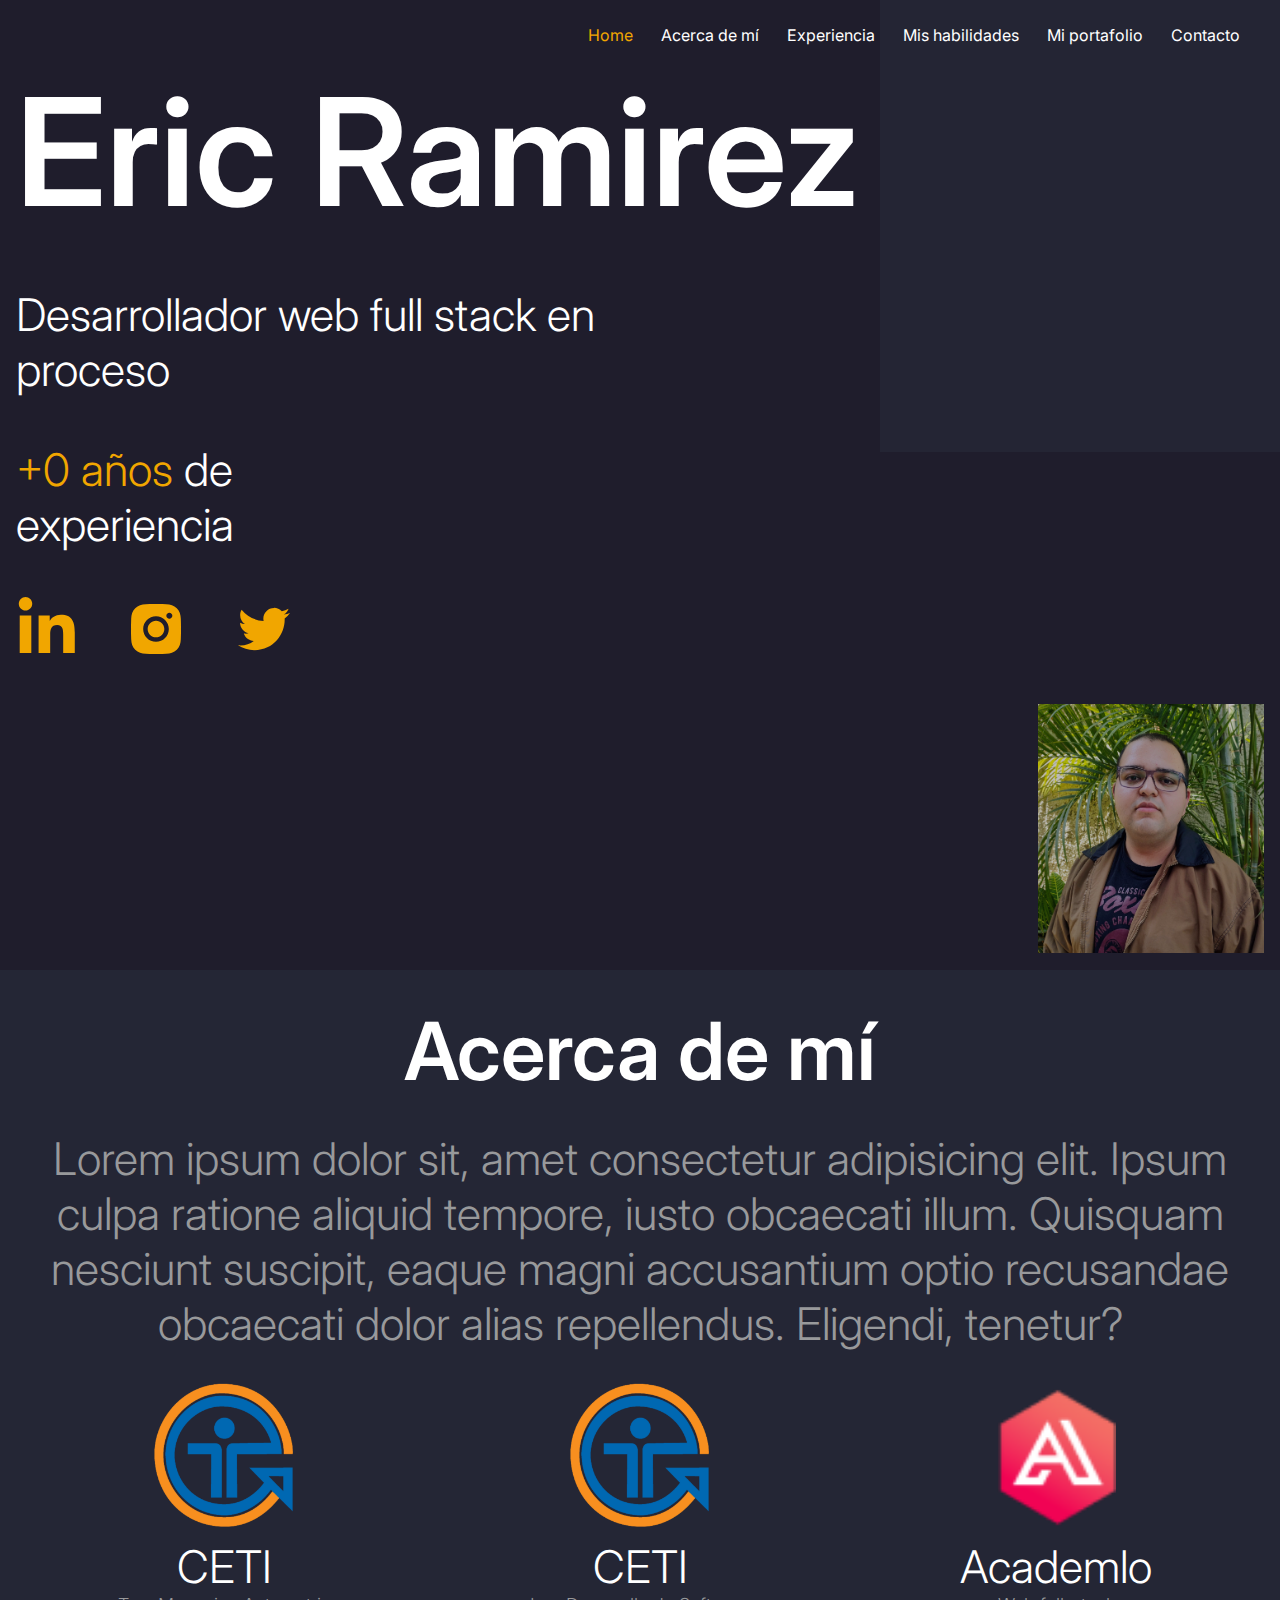
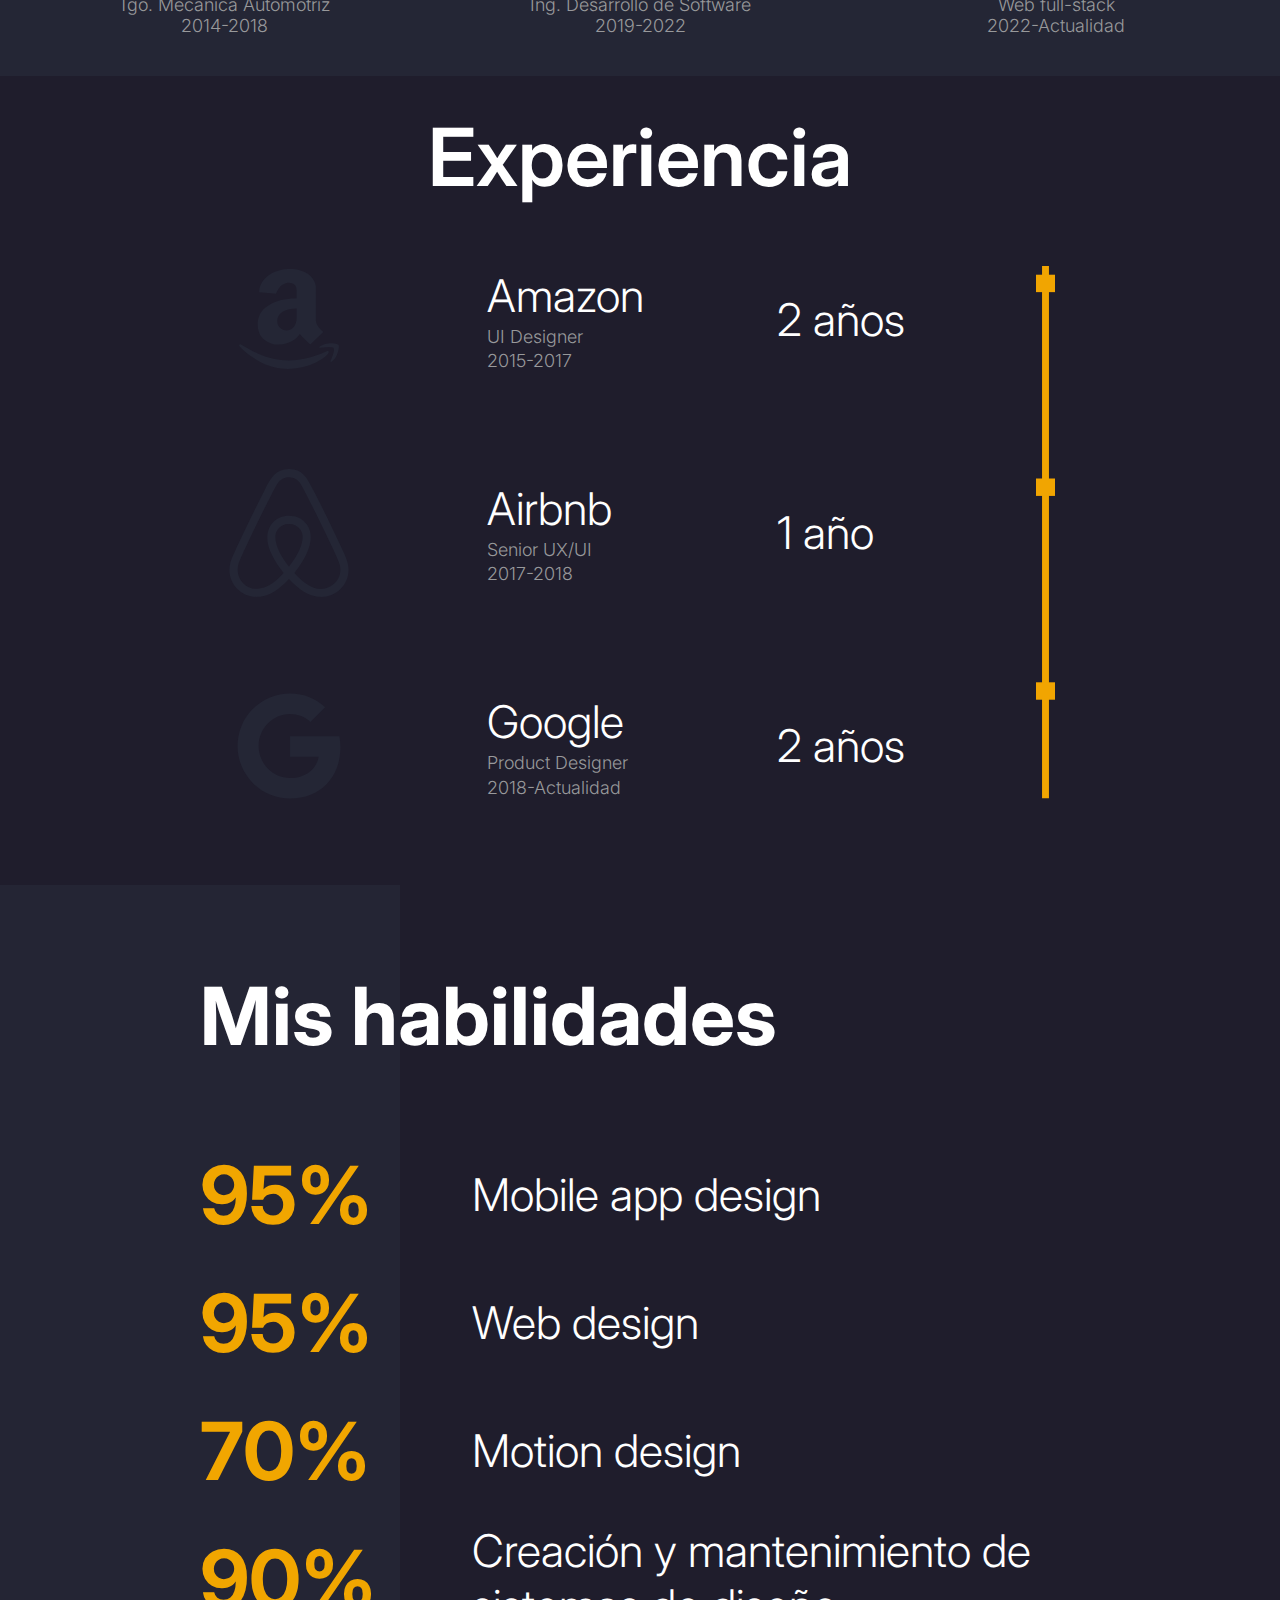
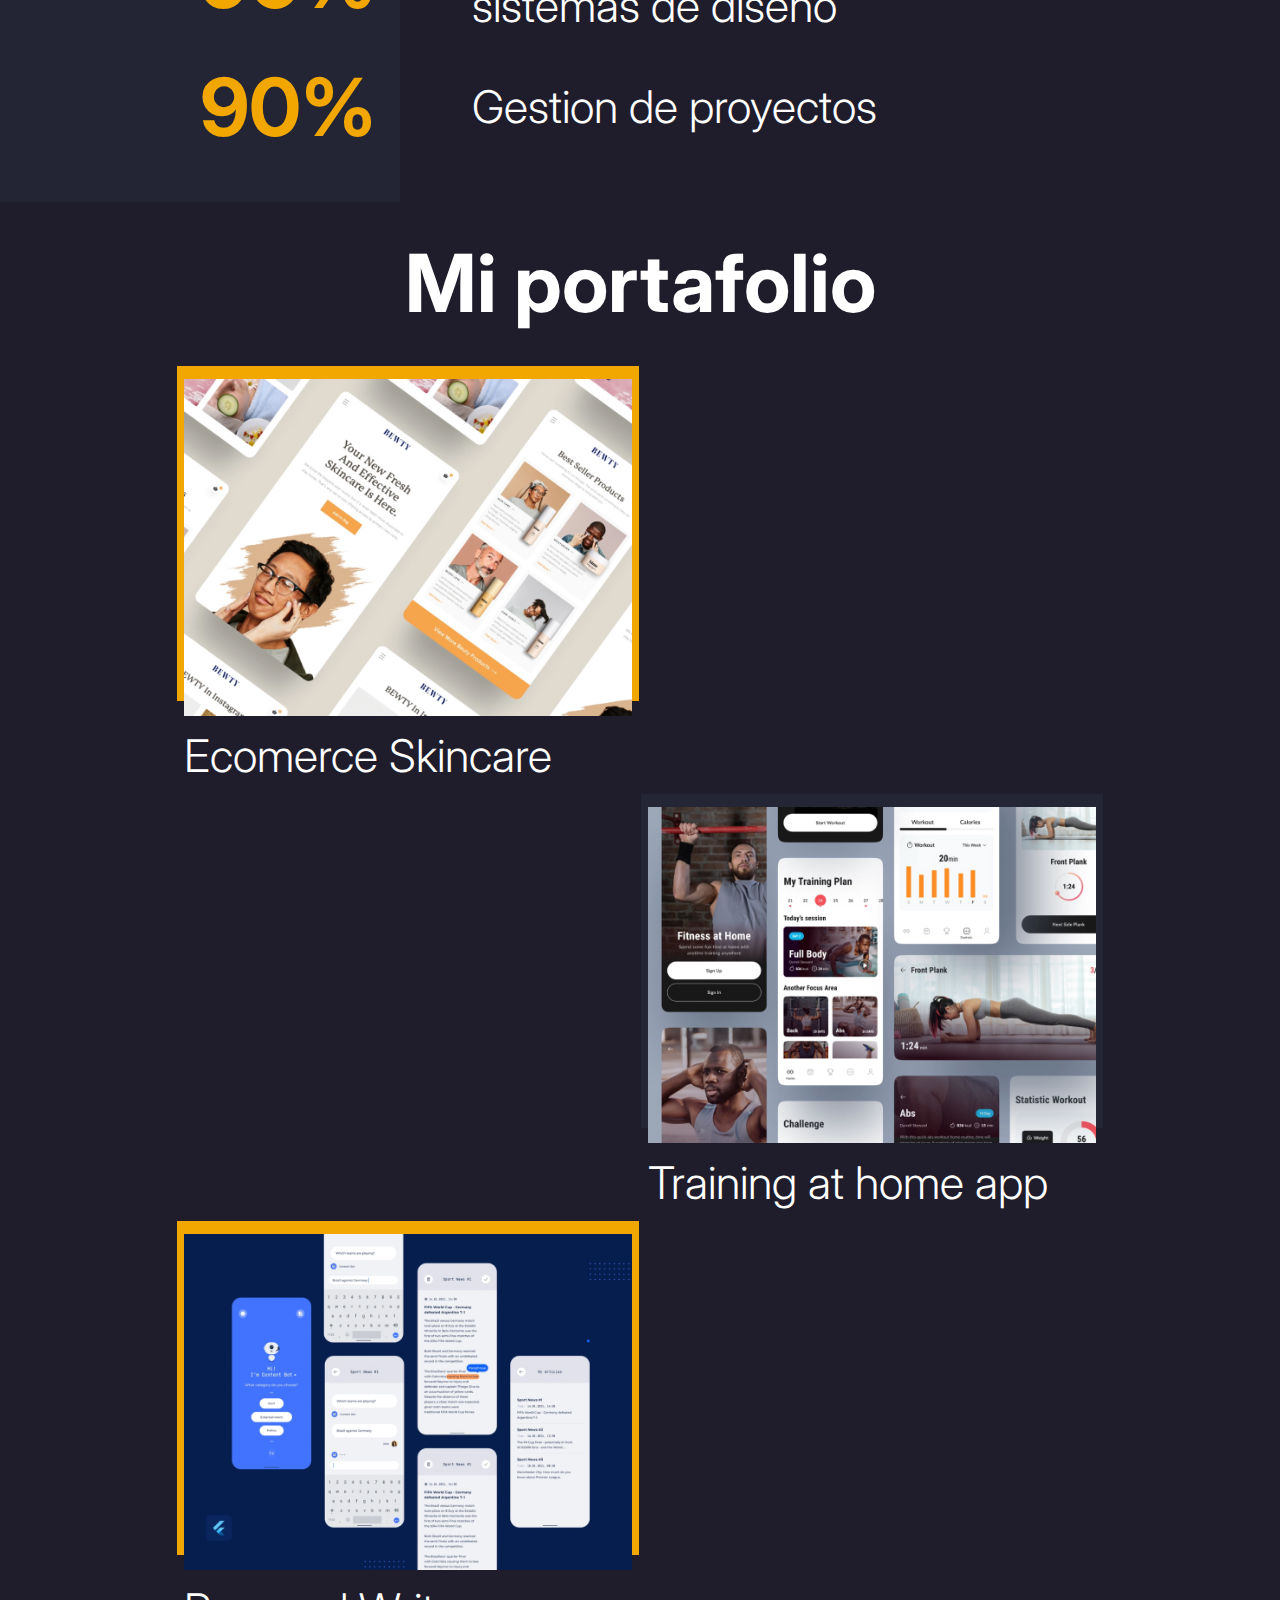
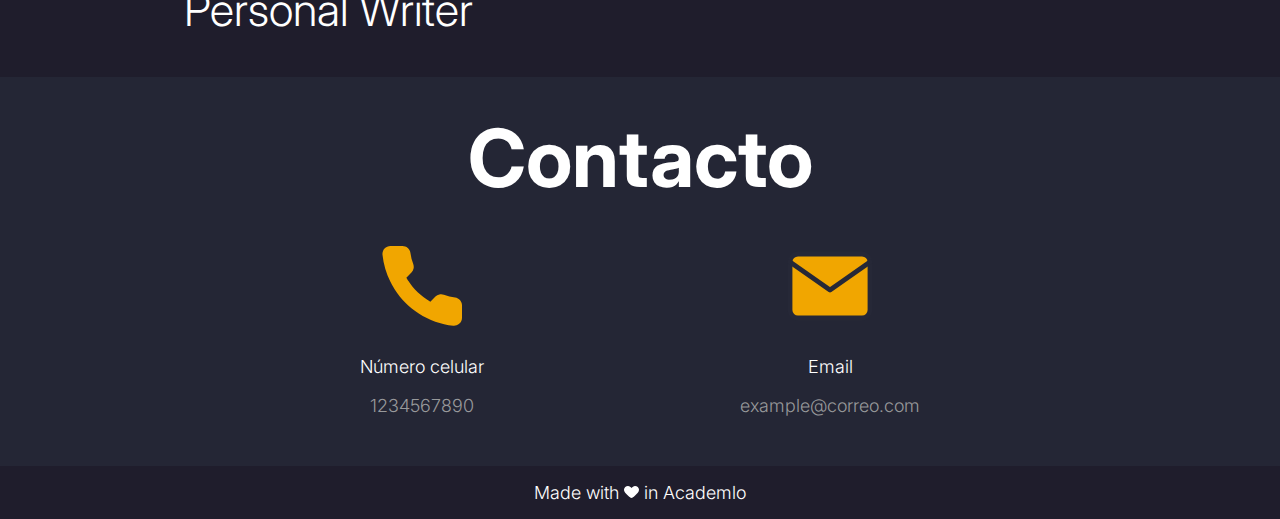
==== index.html @ 53d4a098 "mobile & tablet menu done" ====
<!DOCTYPE html>
<html lang="en">

<head>
    <meta charset="UTF-8">
    <meta http-equiv="X-UA-Compatible" content="IE=edge">
    <meta name="viewport" content="width=device-width, initial-scale=1.0">
    <title>Document</title>
    <link rel="preconnect" href="https://fonts.googleapis.com">
    <link rel="preconnect" href="https://fonts.gstatic.com" crossorigin>
    <link href="https://fonts.googleapis.com/css2?family=Inter:wght@300&display=swap" rel="stylesheet">
    <link rel="stylesheet" type="text/css" href="./styles/style.css">
</head>

<body>
    <div id="home" class="home">
        <div class="home-bg">
            <div class="menu">
                <nav>
                    <button onclick="toggleMenu()">
                        <img src="./images/menu 1.svg" alt="">
                    </button>
                    <ul class="hidden" id="ul-nav">
                        <li>
                            <a href="#home" onclick="toggleMenu()"><Span>Home</Span></a>
                        </li>
                        <li>
                            <a href="#about-me" onclick="toggleMenu()">Acerca de mí</a>
                        </li>
                        <li>
                            <a href="#experience" onclick="toggleMenu()">Experiencia</a>
                        </li>
                        <li>                  
                            <a href="#abilities" onclick="toggleMenu()">Mis habilidades</a>
                        </li>
                        <li>
                            <a href="#portfolio" onclick="toggleMenu()">Mi portafolio</a>
                        </li>
                        <li>
                            <a href="#contact" onclick="toggleMenu()">Contacto</a>
                        </li>
                    </ul>
                </nav>
            </div>

            <h1 class="title-color bold marginless">Eric Ramirez</h1>
            <h3 class="title-color">Desarrollador web full stack en proceso</h3>
            <h3 class="title-color"><span>+0 años</span> de experiencia</h3>

            <img src="./images/cib_linkedin-in.svg" alt="LinkedIn Logo">
            <img src="./images/ant-design_instagram-filled.svg" alt="Instagram Logo">
            <img src="./images/ant-design_twitter-outlined.svg" alt="Twitter Logo">            
        </div>
    </div>

    <div id="about-me" class="center-parent light-bg">
        <div class="am center-text">
            <h2 class="title-color bold">Acerca de mí</h2>
            <div class="am-container">
                <h3 class="center-text marginless">Lorem ipsum dolor sit, amet consectetur adipisicing elit. Ipsum culpa ratione aliquid tempore, iusto obcaecati illum. Quisquam nesciunt suscipit, eaque magni accusantium optio recusandae obcaecati dolor alias repellendus. Eligendi, tenetur?</h3>
                <div class="row">
                    <div class="col-xs-50 col-sm-33">
                        <img src="./images/Ceti.webp" alt="">
                        <h3 class="title-color marginless">CETI</h3>
                        <p class="marginless">Tgo. Mecanica Automotriz</p>
                        <p class="marginless">2014-2018</p>
                    </div>
                    <div class="col-xs-50 col-sm-33">
                        <img src="./images/Ceti.webp" alt="">
                        <h3 class="title-color marginless">CETI</h3>
                        <p class="marginless">Ing. Desarrollo de Software</p>
                        <p class="marginless">2019-2022</p>
                    </div>
                    <div class="col-xs-100 col-sm-33">
                        <img src="./images/logo_academlo 2.png" alt="">
                        <h3 class="title-color marginless">Academlo</h3>
                        <p class="marginless">Web full-stack</p>
                        <p class="marginless">2022-Actualidad</p>
                    </div>
                </div>
            </div>
        </div>
    </div>

    <div id="experience" class="center-parent">
        <div class="experience">
            <h2 class="center-text title-color bold">Experiencia</h2>
            <div class="experience-container">
                <div class="experience-item">
                    <img src="./images/ant-design_amazon-outlined.svg" alt="Amazon Logo">
                    <img src="./images/cib_airbnb.svg" alt="Airbnb Logo">
                    <img src="./images/akar-icons_google-fill.svg" alt="Google Logo">
                </div>
                <div class="experience-item">
                    <div class="experience-experience">
                        <h3 class="title-color">Amazon</h3>
                        <p>UI Designer</p>
                        <p>2015-2017</p>
                    </div>
                    <div class="experience-experience">
                        <h3 class="title-color">Airbnb</h3>
                        <p>Senior UX/UI</p>
                        <p>2017-2018</p>
                    </div>
                    <div class="experience-experience">
                        <h3 class="title-color">Google</h3>
                        <p>Product Designer</p>
                        <p>2018-Actualidad</p>
                    </div>
                </div>
                <div class="experience-item">
                    <h3 class="title-color">2 años</h3>
                    <h3 class="title-color">1 año</h3>
                    <h3 class="title-color">2 años</h3>
                </div>
                <div class="experience-item">
                    <img src="./images/Group 35.svg" alt="">
                </div>
            </div>
        </div>
    </div>

    <div id="abilities" class="center-parent ma-bg">
        <div class="ma">
            <h2 class="title-color center-text">Mis habilidades</h2>
            <div class="ma-grid">
                <div class="ma-percentage marginless">
                    <h2><span>95%</span></h2>
                </div>
                <div class="ma-ability">
                    <h3 class="title-color marginless">Mobile app design</h3>
                </div>
                <div class="ma-percentage">
                    <h2><span>95%</span></h2>
                </div>
                <div class="ma-ability">
                    <h3 class="title-color marginless">Web design</h3>
                </div>
                <div class="ma-percentage">
                    <h2><span>70%</span></h2>
                </div>
                <div class="ma-ability">
                    <h3 class="title-color marginless">Motion design</h3>
                </div>
                <div class="ma-percentage">
                    <h2><span>90%</span></h2>
                </div>
                <div class="ma-ability">
                    <h3 class="title-color marginless">Creación y mantenimiento de sistemas de diseño</h3>
                </div>
                <div class="ma-percentage">
                    <h2><span>90%</span></h2>
                </div>
                <div class="ma-ability">
                    <h3 class="title-color marginless">Gestion de proyectos</h3>
                </div>
            </div>
        </div>
    </div>

    <div id="portfolio" class="center-parent">
        <div class="portfolio">
            <h2 class="center-text title-color">Mi portafolio</h2>
            <div class="portfolio-container">
                <div class="portfolio-l">
                    <div>
                        <div class="image-shadow-accent">
                            <img src="./images/image 9-1.jpg" alt="">
                        </div>
                        <h3 class="title-color">Ecomerce Skincare</h3>
                    </div>
                </div>
                <div class="portfolio-r">
                    <div>
                        <div class="image-shadow-light">
                            <img src="./images/image 10.jpg" alt="">
                        </div>
                        <h3 class="title-color">Training at home app</h3>
                    </div>
                </div>
                <div class="portfolio-l">
                    <div>
                        <div class="image-shadow-accent">
                            <img src="./images/image 11.jpg" alt="">
                        </div>
                        <h3 class="title-color">Personal Writer</h3>
                    </div>
                </div>
            </div>
        </div>
    </div>

    <div id="contact" class="center-parent light-bg">
        <div class="contact-container">
            <h2 class="title-color center-text">Contacto</h2>
            <div class="contact-item">
                <div class="contact-info">
                    <img src="./images/phone 3.svg" alt="">
                    <p class="title-color">Número celular</p>
                    <p>1234567890</p>
                </div>
                <div class="contact-info">
                    <img src="./images/mail 3.svg" alt="">
                    <p class="title-color">Email</p>
                    <p>example@correo.com</p>
                </div>
            </div>
        </div>
    </div>

    <div class="footer">
        <p class="title-color">Made with <img src="./images/heart-svgrepo-com.svg" alt=""> in Academlo</p>
    </div>

    <script src="./js/script.js"></script>
</body>

</html>
---- styles/style.css ----
html {
    box-sizing: border-box;
    scroll-behavior: smooth;
}

*,
*::before,
*::after {
    box-sizing: inherit;
}

body {
    margin: 0;
    font-family: "Inter", Arial, sans-serif;
    color: #98999B;
    background-color: #1f1d2c;
}

h1 {
    font-size: 50px; 
}

h2 {
    font-size: 32px;
}

h3 {
    font-size: 18px;
    font-weight: 300;
}

p {
    font-size: 10px;
    font-weight: 300;
}

span {
    color: #f1a600;
}

/* AUXILIARS */

.bold{
    font-weight: 600;
}

.row {
    display: flex;
    flex-wrap: wrap;
}

.col-xs-100 {
    width: 100%;
}

.col-xs-50 {
    width: 50%;
}

.center-parent {
    display: flex;
    justify-content: center;
}

.marginless {
    margin: 0;
}

.title-color {
    color: #ffffff;
}

.center-text {
    text-align: center;
}

.light-bg {
    background-color: #242635;
}

.hidden{
    display: none;
}

/* NAV */

nav{
    text-align: right;
    padding: 1rem;
    position: relative;
}

nav button{
    background-color: transparent;
    border: 0;
}

nav button:hover{
    cursor: pointer;
}

nav ul{
    list-style: none;
    position: absolute;
    background-color: #1f1d2c;
    right: 1.4rem;
    top: 1.5rem;
    padding-inline-start: 0;
}

nav li{
    margin: 1.5rem;
}

nav a{
    text-decoration: none;
    color: #ffffff;
}

/* HOME */

.home {
    height: 25rem;
    background-image: url(../images/Rectangle\ 34.svg);
    background-size: 16.2rem;
    background-repeat: no-repeat;
    background-position: top right;
    padding: 0 1rem 1rem 1rem;
}

.home-bg {
    background-image: url(../images/me.jpg);
    background-size: 14.125rem;
    background-repeat: no-repeat;
    background-position: bottom right;
    height: 100%;
}

/* paragraph width */
.home-bg h1 + h3{
    width: 12rem;
}

/* small paragraph width */
.home-bg h3 + h3{
    width: 6rem;
}

.home-bg h3 + img +img{
    margin-left: .5rem;
    margin-right: .5rem;
}

.am {
    padding: 0 1rem 2.5rem 1rem;
    max-width: 36rem;
}

/* About me space around subtitle */
.am h2 {
    margin-top: 2rem;
    margin-bottom: 2rem;
}

.am .row > div{
    padding-top: 2rem;
}

/* About me image size */
.am img {
    height: 4.5rem;
}

/* About me image and text space */
.am img+h3 {
    margin-top: .5rem;
}

/* About me year period and botom space */
.am h3+h3 {
    margin-bottom: 1rem;
}

.experience {
    display: block;
    justify-content: center;
    padding-bottom: 2rem;
}

.experience h2 {
    margin-top: 2rem;
    margin-bottom: .5rem;
}

.experience-container {
    display: flex;
    justify-content: space-around;
    height: 25rem;
    width: 21rem;
}

.experience-item {
    display: flex;
    flex-direction: column;
    justify-content: space-around;
}

.experience-experience h3,
.experience-experience p {
    margin: .2rem;
}

.experience-container :nth-child(4) img{
    width: .7rem;
}

.ma-bg {
    background-image: url(../images/Rectangle.svg);
    background-position: left;
    background-size: calc(50vw - 3.875rem) 43.75rem;
    background-repeat: no-repeat;
}

.ma {
    padding-bottom: 1rem;
}

.ma:nth-child(1) {
    margin-top: 1rem;
    margin-bottom: 1rem;
}

.ma-grid {
    display: grid;
    column-gap: 3rem;
    width: 19rem;
}

.ma-percentage {
    grid-column: 1 / 2;
    display: flex;
    flex-direction: column;
    justify-content: center;
    height: 4.375rem;
}

.ma-ability {
    grid-column: 2 / 3;
    display: flex;
    flex-direction: column;
    justify-content: center;
    height: 4.375rem;
}

.portfolio {
    width: 35rem;
    min-width: 20rem;
    padding: 0 1rem 1rem 1rem;
}

.portfolio h2 {
    margin-top: 2rem;
    margin-bottom: 3rem;
}

.portfolio-container {
    display: flex;
    flex-direction: column;
}

.portfolio-l {
    display: flex;
}

.portfolio-r {
    display: flex;
    flex-direction: row-reverse;
}

.portfolio img {
    max-width: 15rem;
}

.image-shadow-accent {
    box-shadow: -.625rem -1rem 0 -.1875rem #f1a600, .625rem -1rem 0 -.1875rem #f1a600;
}

.image-shadow-light {
    box-shadow: -.625rem -1rem 0 -.1875rem #242635, .625rem -1rem 0 -.1875rem #242635;
}

.portfolio h3 {
    margin-top: .5rem;
    margin-bottom: 1.5rem;
}

.contact-container {
    display: flex;
    flex-direction: column;
    width: 17rem;
    padding-bottom: 2rem;
}

.contact-item {
    display: flex;
    justify-content: space-between;
}

.contact-info {
    text-align: center;
}

.contact-container h2 {
    margin-top: 2rem;
    margin-bottom: 2rem;
}

.contact-info > img{
    height: 4rem;
}

.footer {
    text-align: center;
}

.footer img {
    height: .6rem;
}

.footer p {
    margin: 1rem;
}

/* Small devices (landscape phones, 576px and up) */
@media (min-width: 576px) {
    .col-sm-33 {
        width: calc(100% / 3);
    }
}

/* Medium devices (tablets, 768px and up) */
@media (min-width: 768px) {

    nav{
        padding: .55rem 1rem 0 0;
    }

    #ul-nav li{
        display: inline-block;
        margin: 0 .5rem 0 1rem;
    }

    #ul-nav{
        display: block;
        background-color: transparent;
        position:static;
    }

    nav button{
        display: none;
    }
}

/* Large devices (desktops, 992px and up) */
@media (min-width: 992px) {
    h1 {
        font-size: 150px;
    }

    h2 {
        font-size: 80px;
    }

    h3 {
        font-size: 45px;
    }

    p {
        font-size: 18px;
    }

    .home {
        height: 60.6rem;
        background-size: 25rem;
        padding: 0 1rem 1rem 1rem;
    }

    .home-bg h1 + h3{
        width: 38rem;
    }

    .home-bg h3 + h3{
        width: 18rem;
    }

    .home img{
        width: 4rem;
    }

    .home-bg h3 + img +img{
        margin-left: 2.5rem;
        margin-right: 2.5rem;
    }

    .am {
        max-width: 80rem;
    }

    .am img{
        height: 9rem;
    }

    .experience-container {
        height: 40rem;
        width: 60rem;
    }

    .experience-container :nth-child(1) img{
        width: 8rem;
    }

    .experience-container :nth-child(4) img{
        width: 1.2rem;
    }

    .ma-bg {
        background-size: calc(50vw - 15rem) 60rem;
    }

    .ma-grid {
        width: 55rem;
        column-gap: 6rem;
    }

    .ma-percentage {
        height: 8rem;
    }

    .ma-ability {
        height: 8rem;
    }

    .ma > h2{
        text-align: left;
    }

    .portfolio img {
        max-width: 28rem;
    }

    .portfolio {
        width: 59rem;
    }

    .contact-container {
        width: 35rem;
    }

    .contact-info img{
        height: 6rem;
    }

    .footer img{
        height: .9rem;
    }
}

/* Extra large devices (large desktops, 1200px and up) */
@media (min-width: 1200px) {}
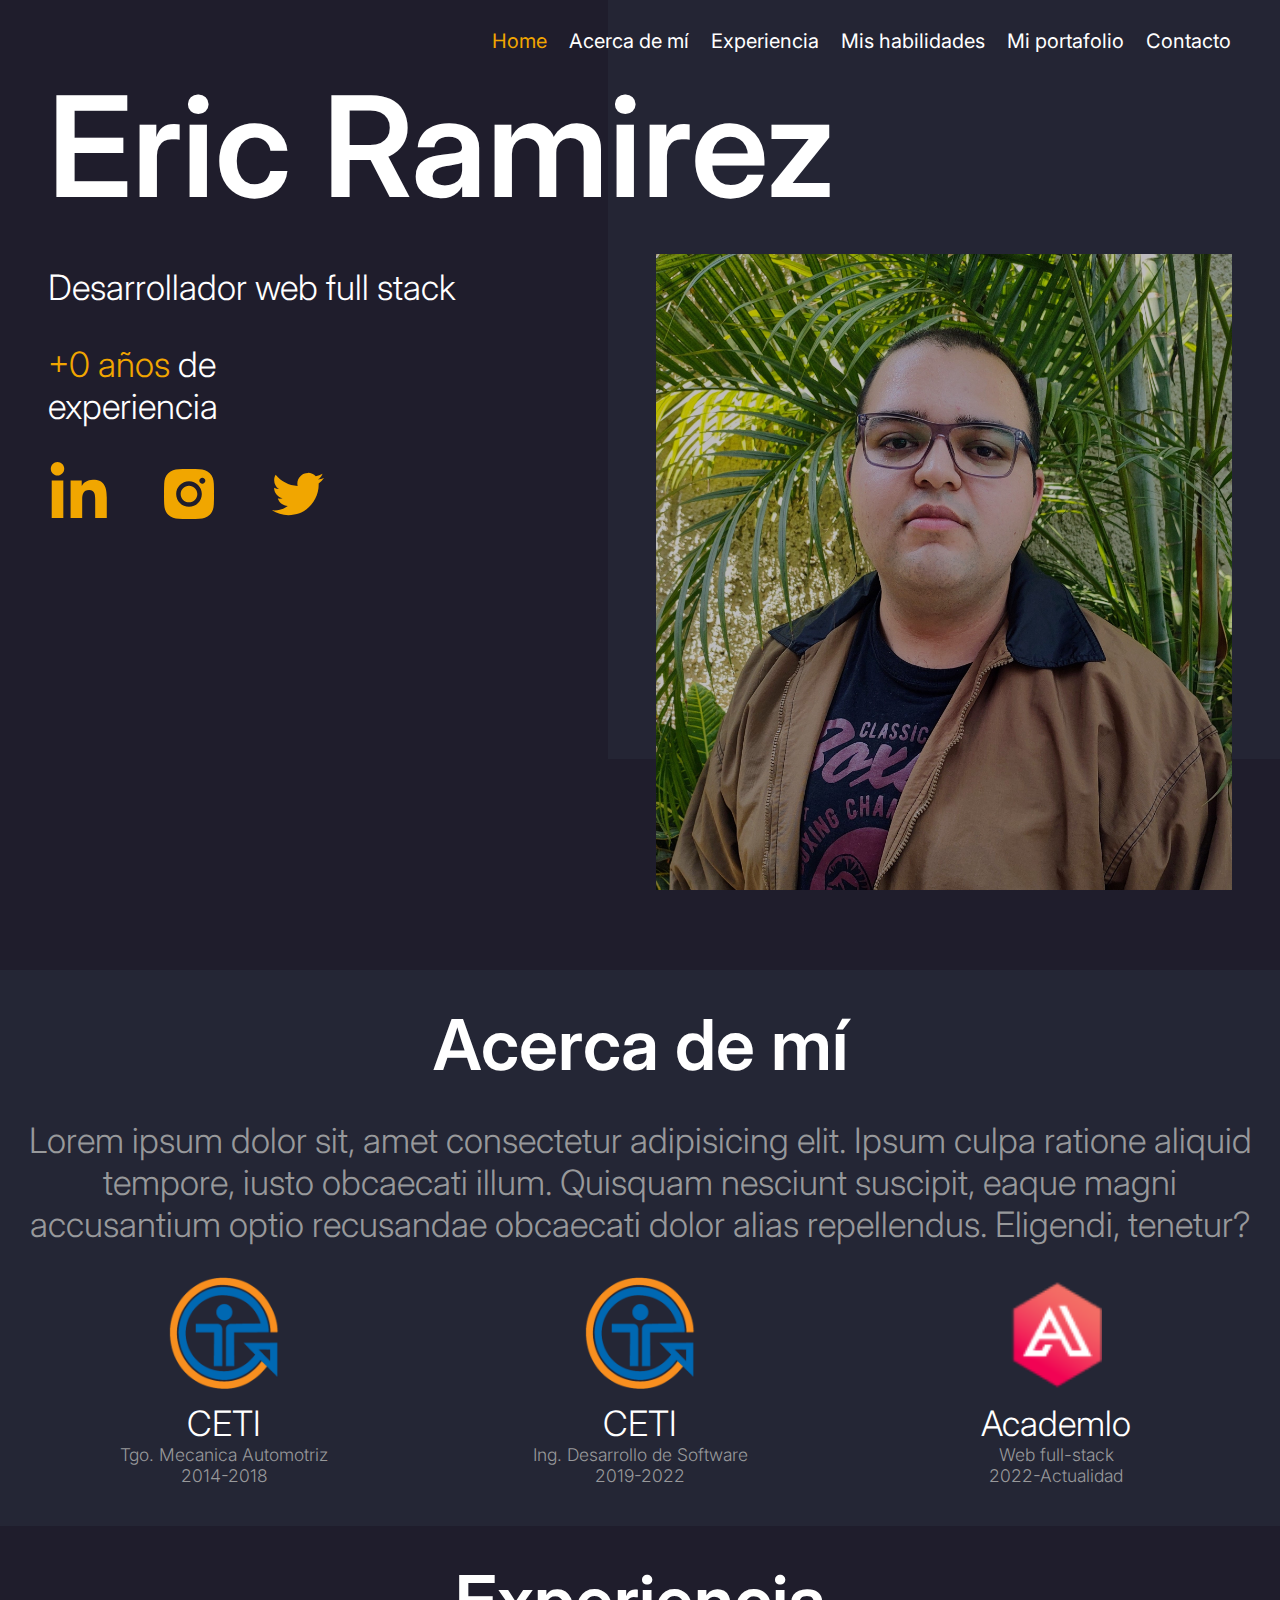
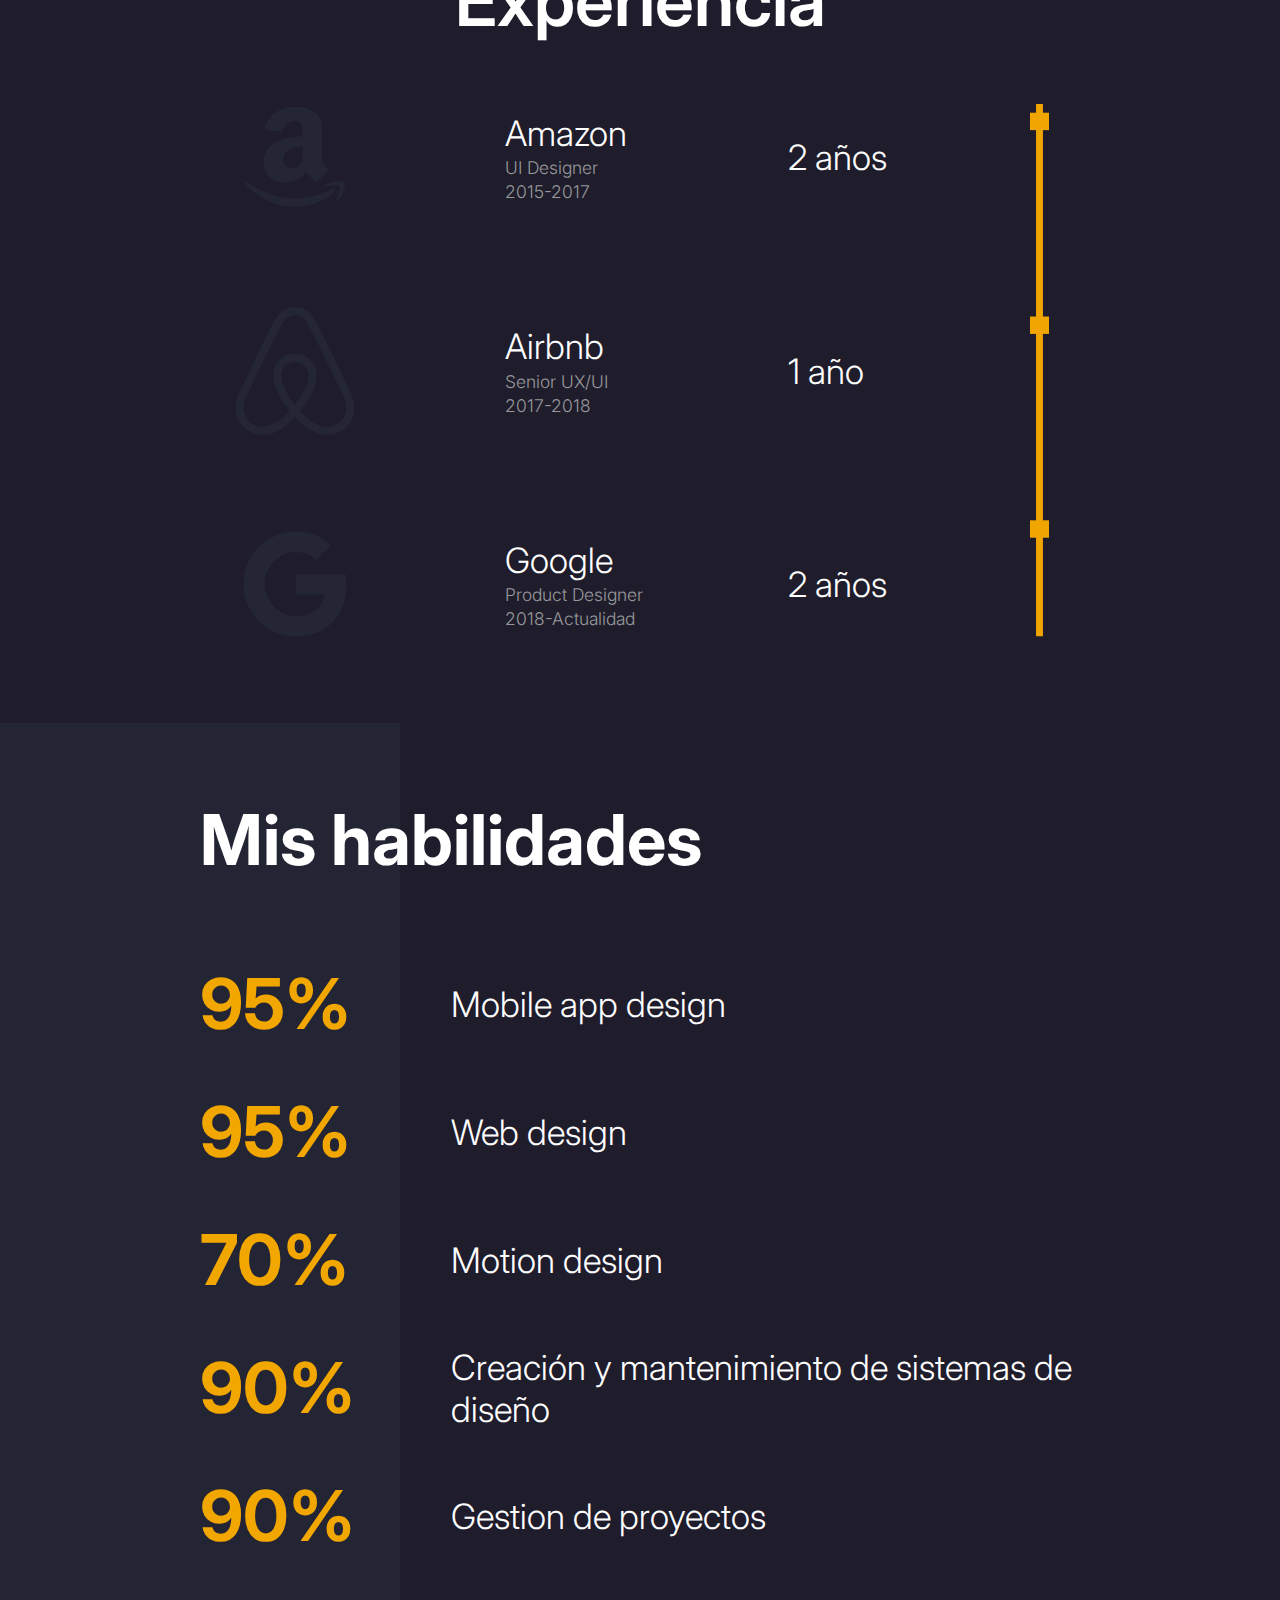
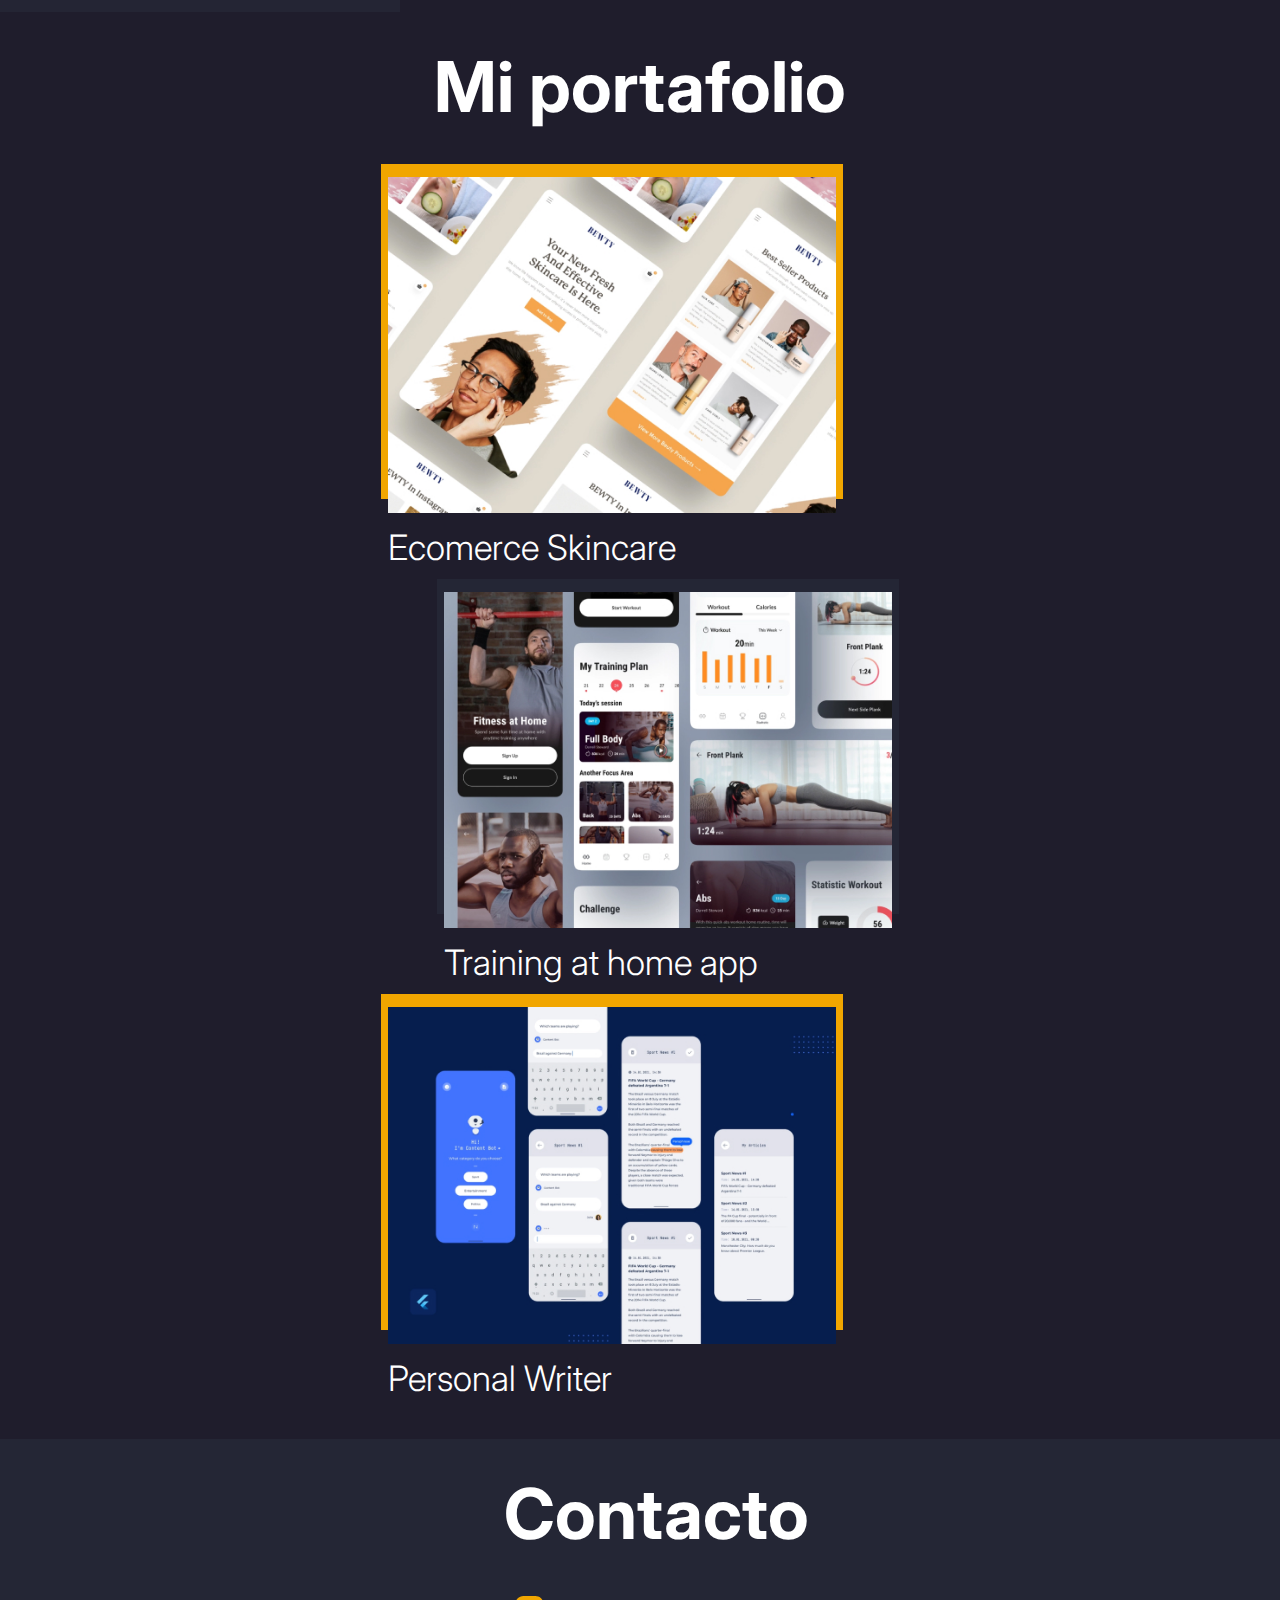
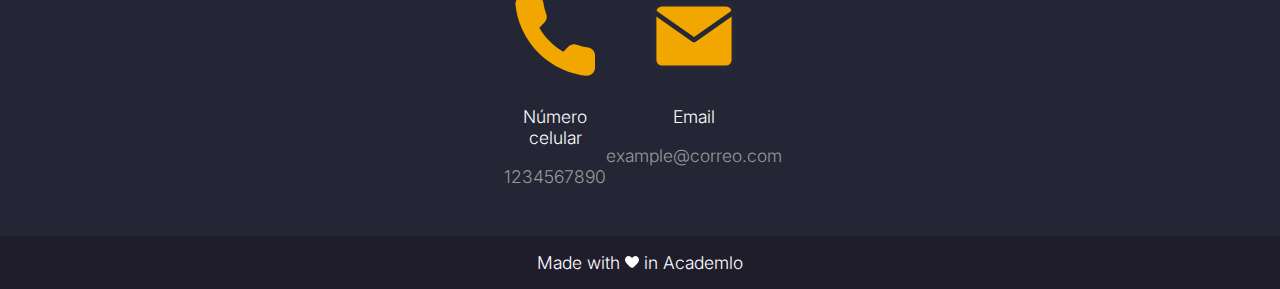
==== commit 6f83bb43: "mobile and tablet done" ====
--- a/index.html
+++ b/index.html
@@ -13,45 +13,46 @@
 </head>
 
 <body>
-    <div id="home" class="home">
-        <div class="home-bg">
-            <div class="menu">
-                <nav>
-                    <button onclick="toggleMenu()">
-                        <img src="./images/menu 1.svg" alt="">
-                    </button>
-                    <ul class="hidden" id="ul-nav">
-                        <li>
-                            <a href="#home" onclick="toggleMenu()"><Span>Home</Span></a>
-                        </li>
-                        <li>
-                            <a href="#about-me" onclick="toggleMenu()">Acerca de mí</a>
-                        </li>
-                        <li>
-                            <a href="#experience" onclick="toggleMenu()">Experiencia</a>
-                        </li>
-                        <li>                  
-                            <a href="#abilities" onclick="toggleMenu()">Mis habilidades</a>
-                        </li>
-                        <li>
-                            <a href="#portfolio" onclick="toggleMenu()">Mi portafolio</a>
-                        </li>
-                        <li>
-                            <a href="#contact" onclick="toggleMenu()">Contacto</a>
-                        </li>
-                    </ul>
-                </nav>
-            </div>
-
-            <h1 class="title-color bold marginless">Eric Ramirez</h1>
-            <h3 class="title-color">Desarrollador web full stack en proceso</h3>
-            <h3 class="title-color"><span>+0 años</span> de experiencia</h3>
-
-            <img src="./images/cib_linkedin-in.svg" alt="LinkedIn Logo">
-            <img src="./images/ant-design_instagram-filled.svg" alt="Instagram Logo">
-            <img src="./images/ant-design_twitter-outlined.svg" alt="Twitter Logo">            
-        </div>
-    </div>
+    <div class="menu">
+        <nav>
+            <button onclick="toggleMenu()">
+                <img src="./images/menu 1.svg" alt="">
+            </button>
+            <ul class="hidden" id="ul-nav">
+                <li>
+                    <a href="#home" onclick="toggleMenu()"><Span>Home</Span></a>
+                </li>
+                <li>
+                    <a href="#about-me" onclick="toggleMenu()">Acerca de mí</a>
+                </li>
+                <li>
+                    <a href="#experience" onclick="toggleMenu()">Experiencia</a>
+                </li>
+                <li>                  
+                    <a href="#abilities" onclick="toggleMenu()">Mis habilidades</a>
+                </li>
+                <li>
+                    <a href="#portfolio" onclick="toggleMenu()">Mi portafolio</a>
+                </li>
+                <li>
+                    <a href="#contact" onclick="toggleMenu()">Contacto</a>
+                </li>
+            </ul>
+        </nav>
+    </div>
+
+        <div id="home" class="home">
+            <div class="home-bg">
+                <h1 class="title-color bold marginless">Eric Ramirez</h1>
+                <h3 class="title-color">Desarrollador web full stack</h3>
+                <h3 class="title-color"><span>+0 años</span> de experiencia</h3>
+    
+                <img src="./images/cib_linkedin-in.svg" alt="LinkedIn Logo">
+                <img src="./images/ant-design_instagram-filled.svg" alt="Instagram Logo">
+                <img src="./images/ant-design_twitter-outlined.svg" alt="Twitter Logo">            
+            </div>
+        </div>
+
 
     <div id="about-me" class="center-parent light-bg">
         <div class="am center-text">
--- a/styles/style.css
+++ b/styles/style.css
@@ -82,7 +82,14 @@
     display: none;
 }
 
-/* NAV */
+/* MENU */
+
+.menu{
+    text-align: right;
+    position: absolute;
+    z-index: 99;
+    width: 100%;
+}
 
 nav{
     text-align: right;
@@ -121,19 +128,25 @@
 
 .home {
     height: 25rem;
+    width: 100%;
     background-image: url(../images/Rectangle\ 34.svg);
-    background-size: 16.2rem;
+    background-size: 16.2rem 18.3rem;
     background-repeat: no-repeat;
     background-position: top right;
     padding: 0 1rem 1rem 1rem;
+    position: relative;
+    display: flex;
+    justify-content: center;
 }
 
 .home-bg {
+    padding-top: 3.8rem;
     background-image: url(../images/me.jpg);
-    background-size: 14.125rem;
+    background-size: 14.5rem;
     background-repeat: no-repeat;
     background-position: bottom right;
-    height: 100%;
+    width: 100%;
+    max-width: 34rem;
 }
 
 /* paragraph width */
@@ -153,7 +166,8 @@
 
 .am {
     padding: 0 1rem 2.5rem 1rem;
-    max-width: 36rem;
+    width: 100%;
+    max-width: 34rem;
 }
 
 /* About me space around subtitle */
@@ -253,8 +267,8 @@
 }
 
 .portfolio {
-    width: 35rem;
-    min-width: 20rem;
+    width: 100%;
+    max-width: 33.5rem;
     padding: 0 1rem 1rem 1rem;
 }
 
@@ -297,7 +311,8 @@
 .contact-container {
     display: flex;
     flex-direction: column;
-    width: 17rem;
+    width: 100%;
+    max-width: 17rem;
     padding-bottom: 2rem;
 }
 
@@ -336,6 +351,10 @@
     .col-sm-33 {
         width: calc(100% / 3);
     }
+
+    .home {
+        background-size: calc(50vw - 1.8rem) 18.3rem;
+    }
 }
 
 /* Medium devices (tablets, 768px and up) */
@@ -347,7 +366,7 @@
 
     #ul-nav li{
         display: inline-block;
-        margin: 0 .5rem 0 1rem;
+        margin: 0 1.06rem 0 0;
     }
 
     #ul-nav{
@@ -363,26 +382,39 @@
 
 /* Large devices (desktops, 992px and up) */
 @media (min-width: 992px) {
+    body{
+        font-size: 20px;
+    }
+
     h1 {
-        font-size: 150px;
+        font-size: 140px;
     }
 
     h2 {
-        font-size: 80px;
+        font-size: 70px;
     }
 
     h3 {
-        font-size: 45px;
+        font-size: 35px;
     }
 
     p {
-        font-size: 18px;
+        font-size: 17.5px;
+    }
+
+    .menu{
+        padding-right: 1rem;
     }
 
     .home {
         height: 60.6rem;
-        background-size: 25rem;
-        padding: 0 1rem 1rem 1rem;
+        background-size: 42rem;
+        padding: 0 3rem 5rem 3rem;
+    }
+
+    .home-bg{
+        max-width: 105rem;
+        background-size: 36rem;
     }
 
     .home-bg h1 + h3{
@@ -407,7 +439,7 @@
     }
 
     .am img{
-        height: 9rem;
+        height: 7rem;
     }
 
     .experience-container {
@@ -466,4 +498,5 @@
 }
 
 /* Extra large devices (large desktops, 1200px and up) */
-@media (min-width: 1200px) {}+@media (min-width: 1200px) {
+}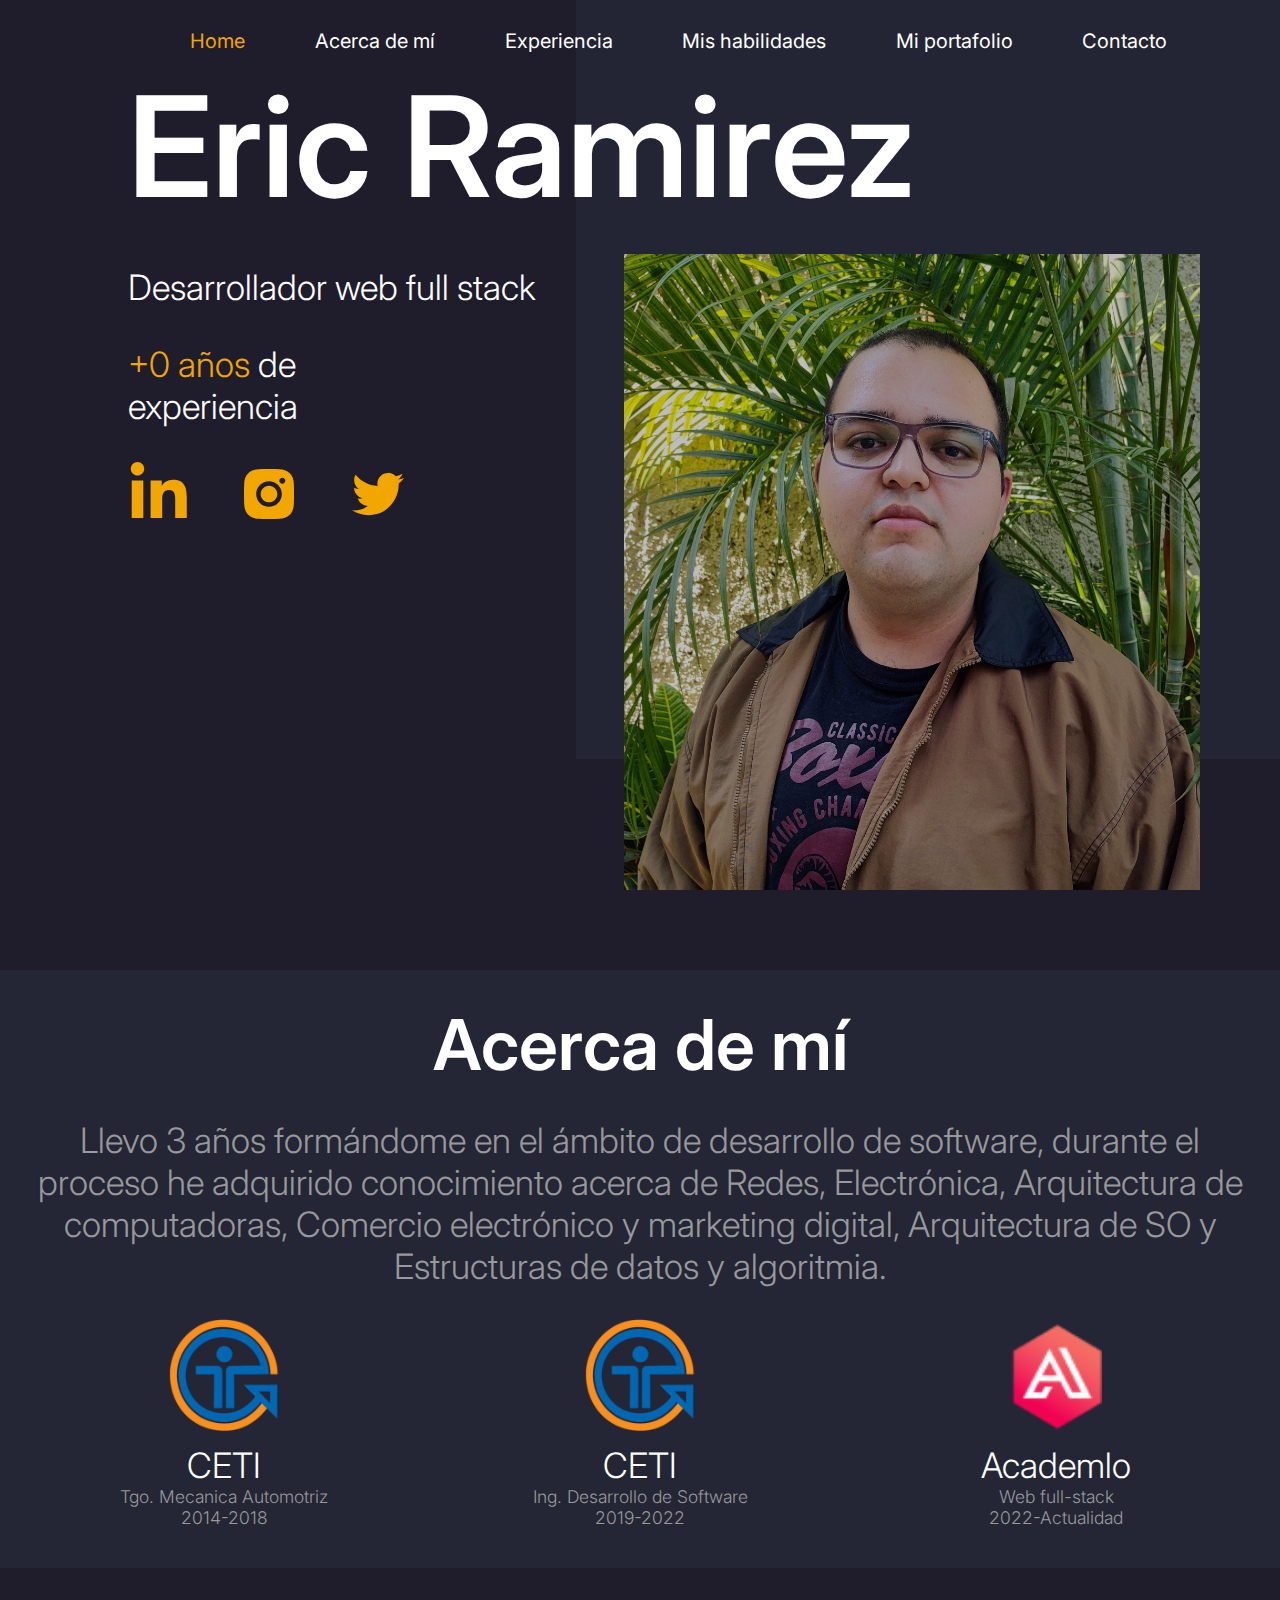
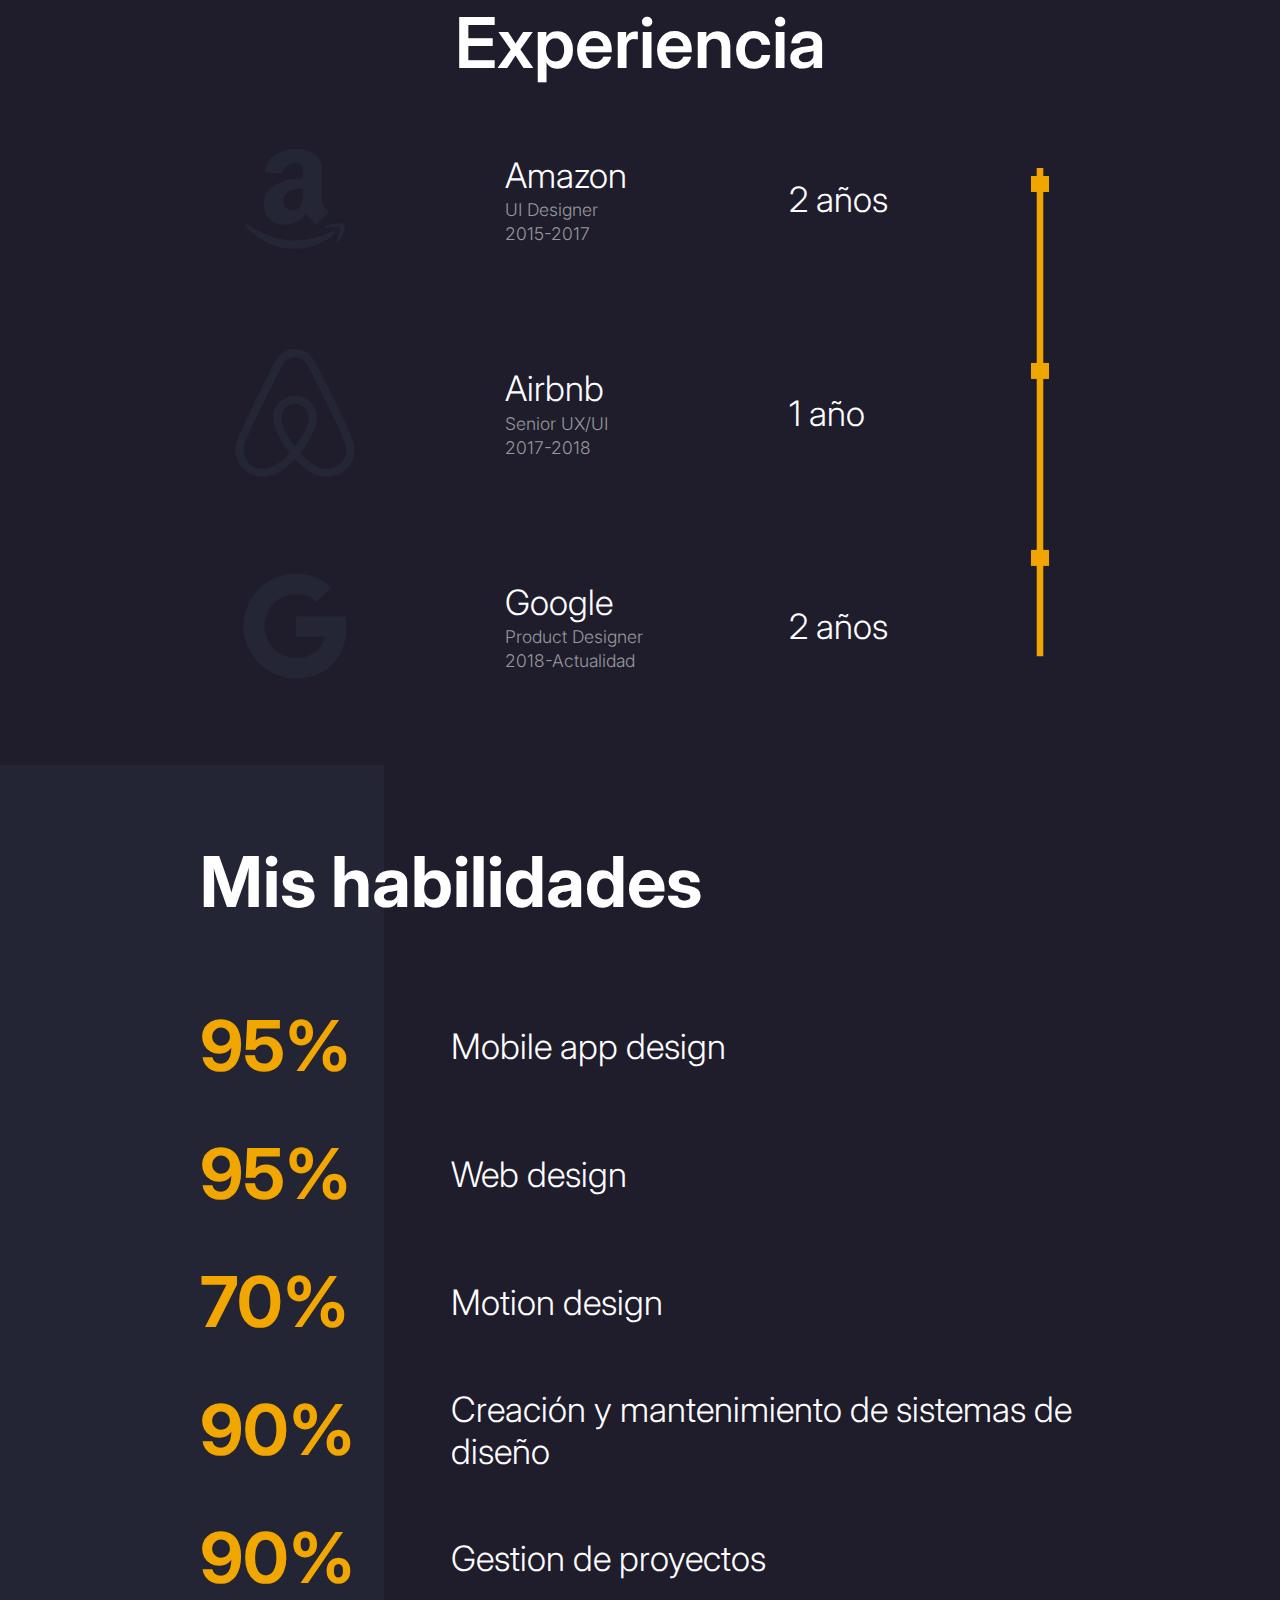
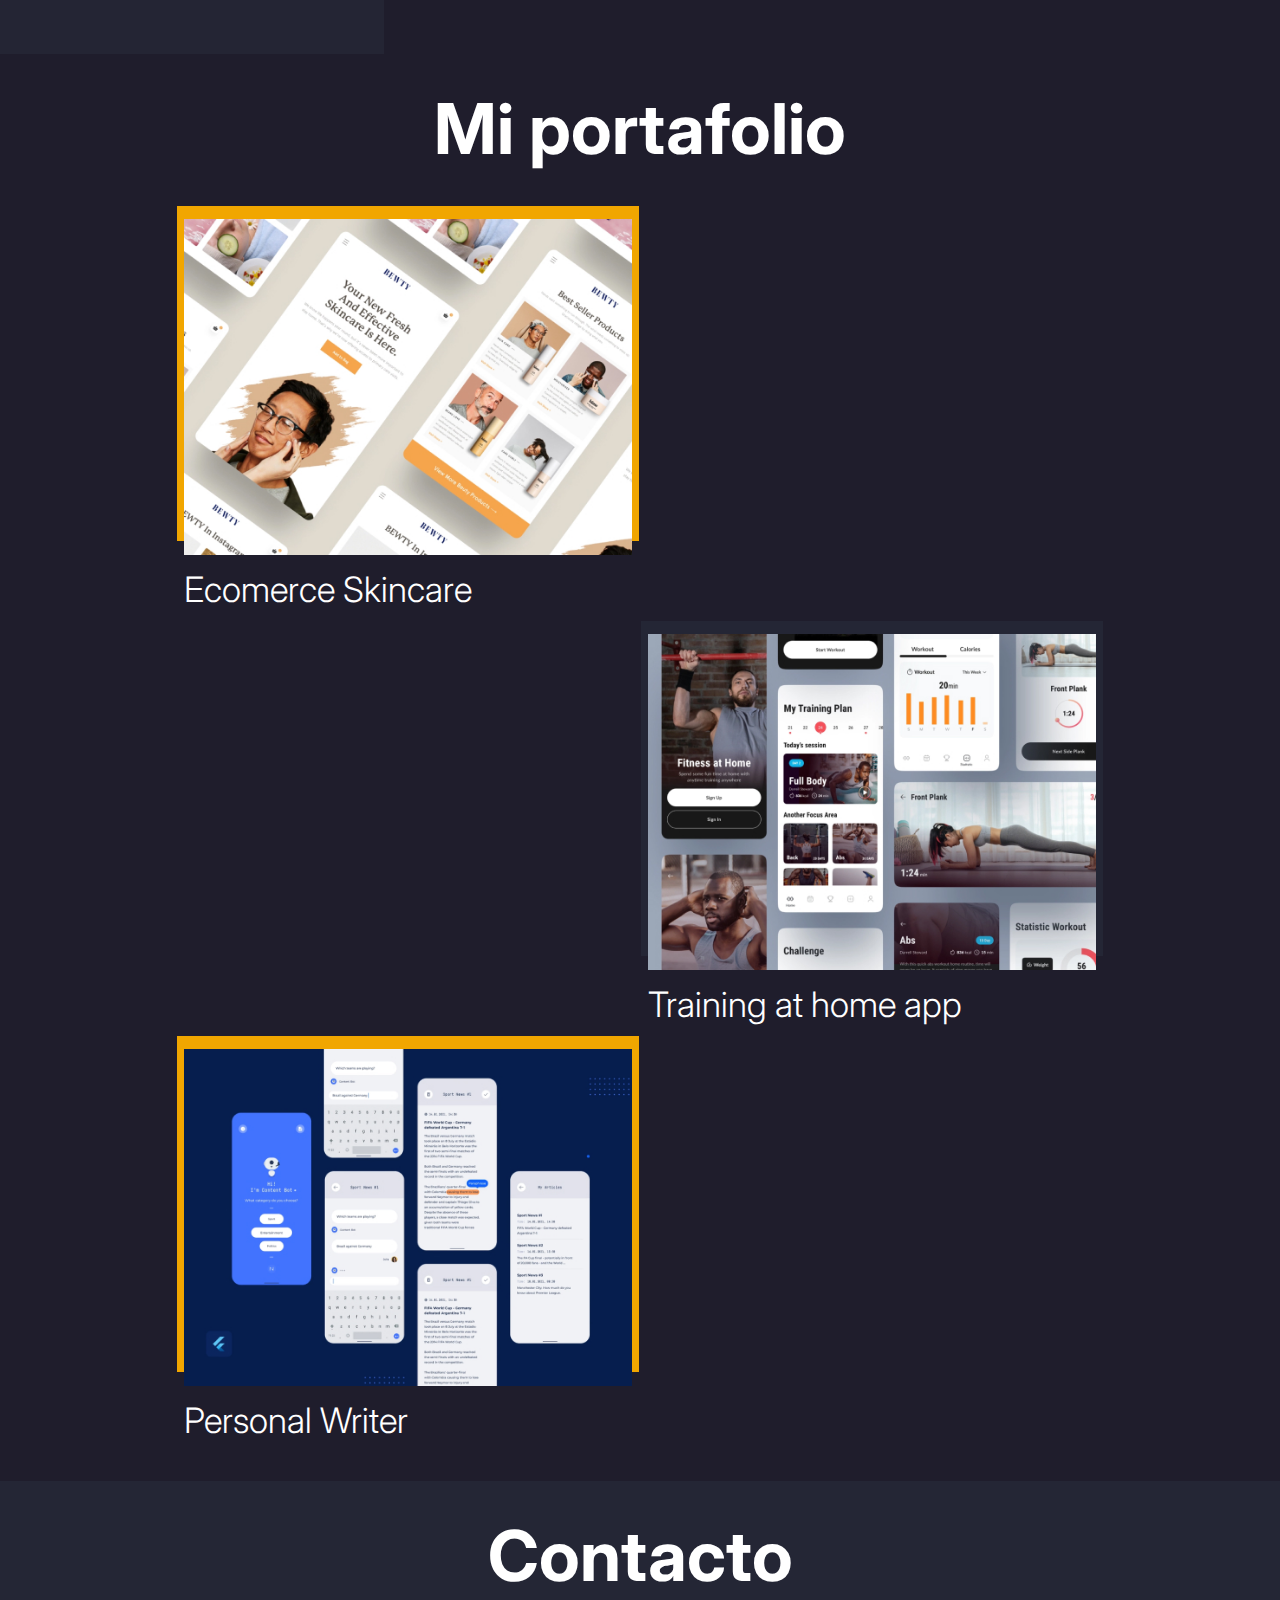
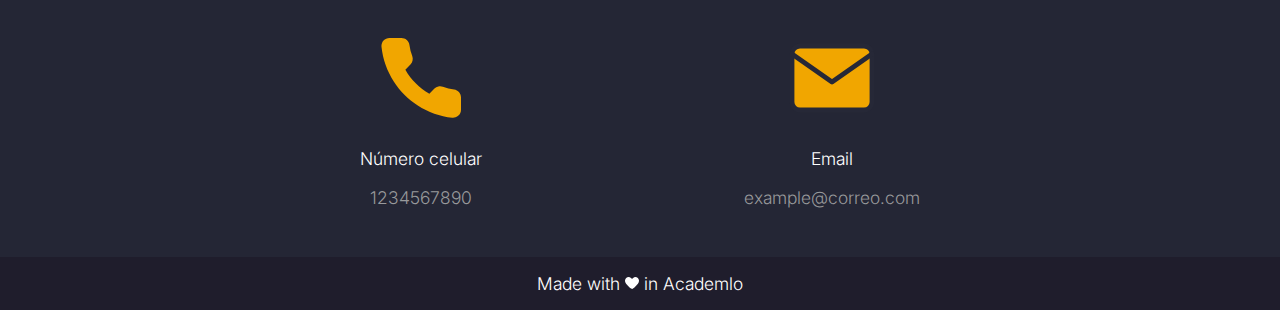
==== commit 740b641a: "about me updated" ====
--- a/index.html
+++ b/index.html
@@ -58,7 +58,7 @@
         <div class="am center-text">
             <h2 class="title-color bold">Acerca de mí</h2>
             <div class="am-container">
-                <h3 class="center-text marginless">Lorem ipsum dolor sit, amet consectetur adipisicing elit. Ipsum culpa ratione aliquid tempore, iusto obcaecati illum. Quisquam nesciunt suscipit, eaque magni accusantium optio recusandae obcaecati dolor alias repellendus. Eligendi, tenetur?</h3>
+                <h3 class="center-text marginless">Llevo 3 años formándome en el ámbito de desarrollo de software, durante el proceso he adquirido conocimiento acerca de Redes, Electrónica, Arquitectura de computadoras, Comercio electrónico y marketing digital, Arquitectura de SO y Estructuras de datos y algoritmia.</h3>
                 <div class="row">
                     <div class="col-xs-50 col-sm-33">
                         <img src="./images/Ceti.webp" alt="">
--- a/styles/style.css
+++ b/styles/style.css
@@ -231,7 +231,7 @@
 .ma-bg {
     background-image: url(../images/Rectangle.svg);
     background-position: left;
-    background-size: calc(50vw - 3.875rem) 43.75rem;
+    background-size: calc(50vw - 4.5rem) 43.75rem;
     background-repeat: no-repeat;
 }
 
@@ -408,12 +408,12 @@
 
     .home {
         height: 60.6rem;
-        background-size: 42rem;
+        background-size: 42rem 47.45rem;
         padding: 0 3rem 5rem 3rem;
     }
 
     .home-bg{
-        max-width: 105rem;
+        max-width: 100%;
         background-size: 36rem;
     }
 
@@ -452,11 +452,11 @@
     }
 
     .experience-container :nth-child(4) img{
-        width: 1.2rem;
+        width: 1.1rem;
     }
 
     .ma-bg {
-        background-size: calc(50vw - 15rem) 60rem;
+        background-size: calc(50vw - 16rem) 60rem;
     }
 
     .ma-grid {
@@ -481,11 +481,11 @@
     }
 
     .portfolio {
-        width: 59rem;
+        max-width: 59rem;
     }
 
     .contact-container {
-        width: 35rem;
+        max-width: 35rem;
     }
 
     .contact-info img{
@@ -499,4 +499,17 @@
 
 /* Extra large devices (large desktops, 1200px and up) */
 @media (min-width: 1200px) {
+
+    .menu{
+        padding-right: 2rem;
+    }
+
+    #ul-nav li{
+        margin: 0 4.04rem 0 0;
+    }
+
+    .home {
+        background-size: 44rem  47.45rem;
+        padding: 0 5rem 5rem 10vw;
+    }
 }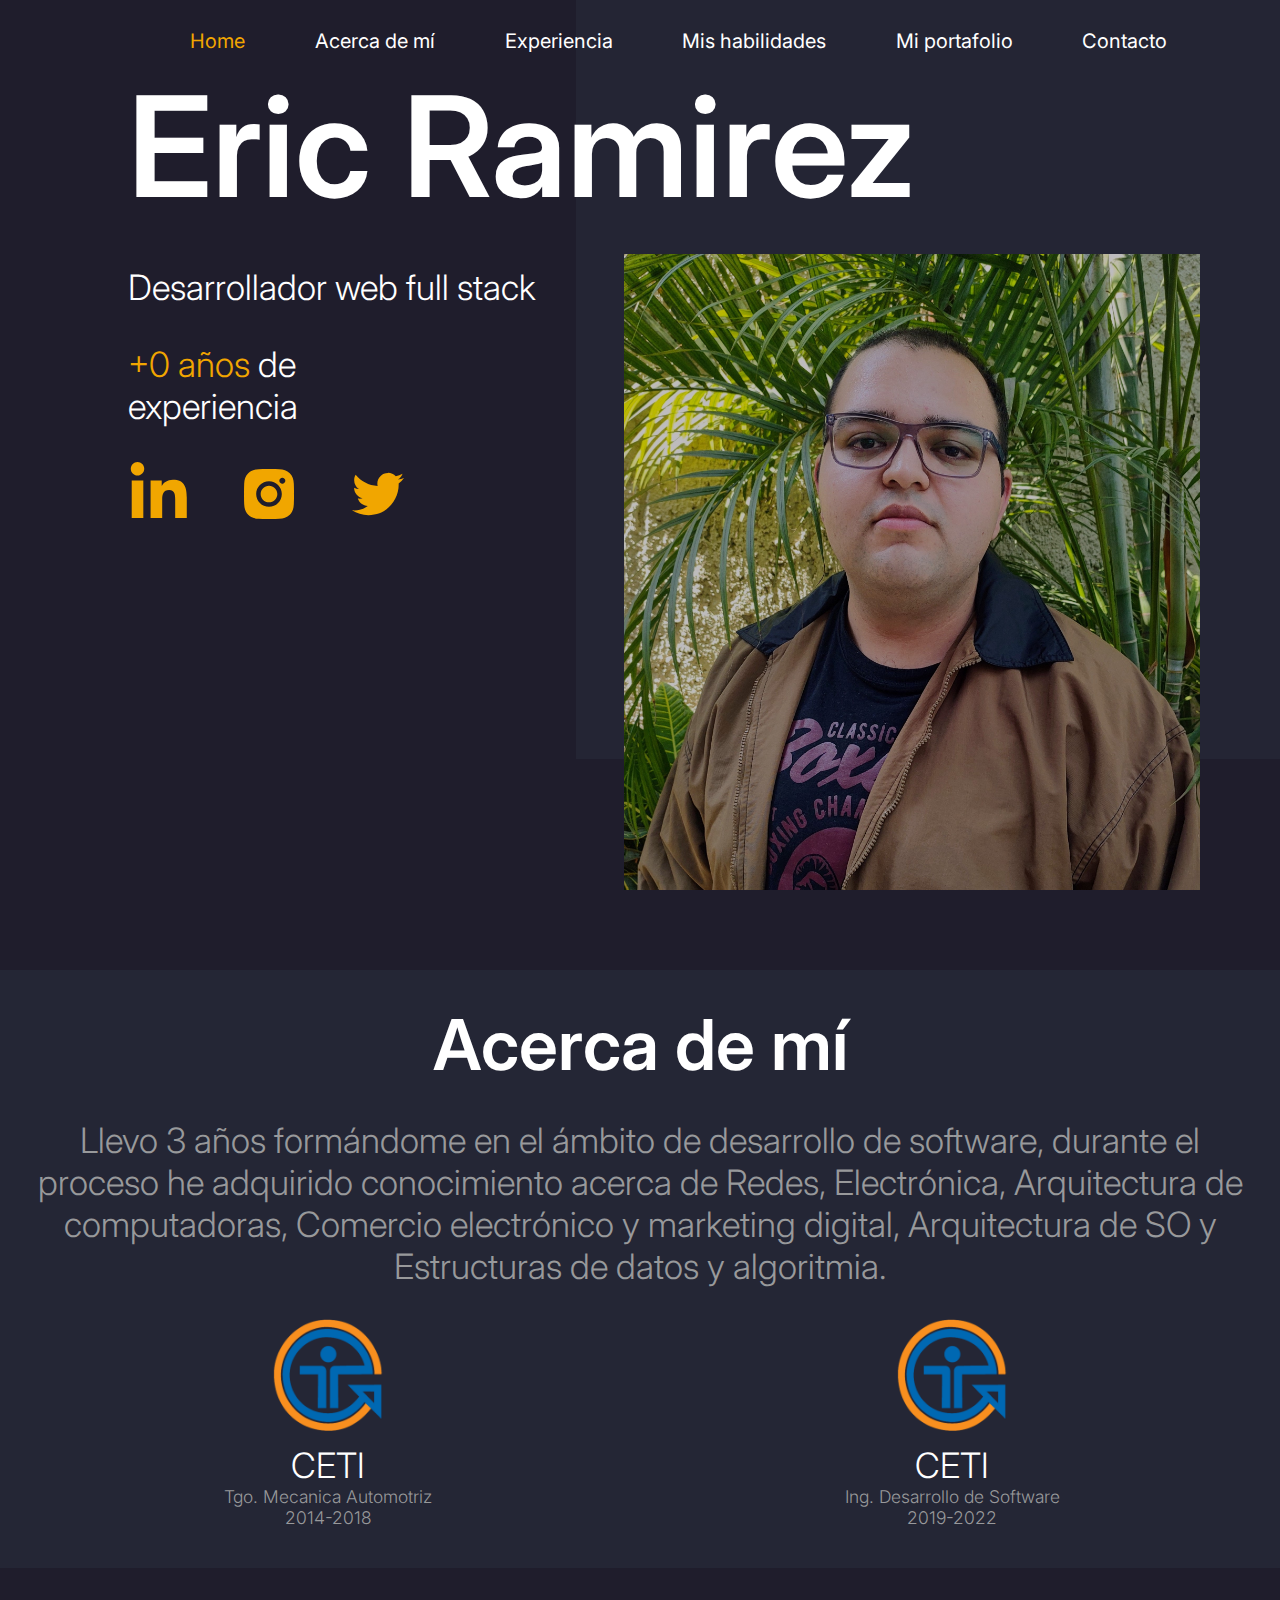
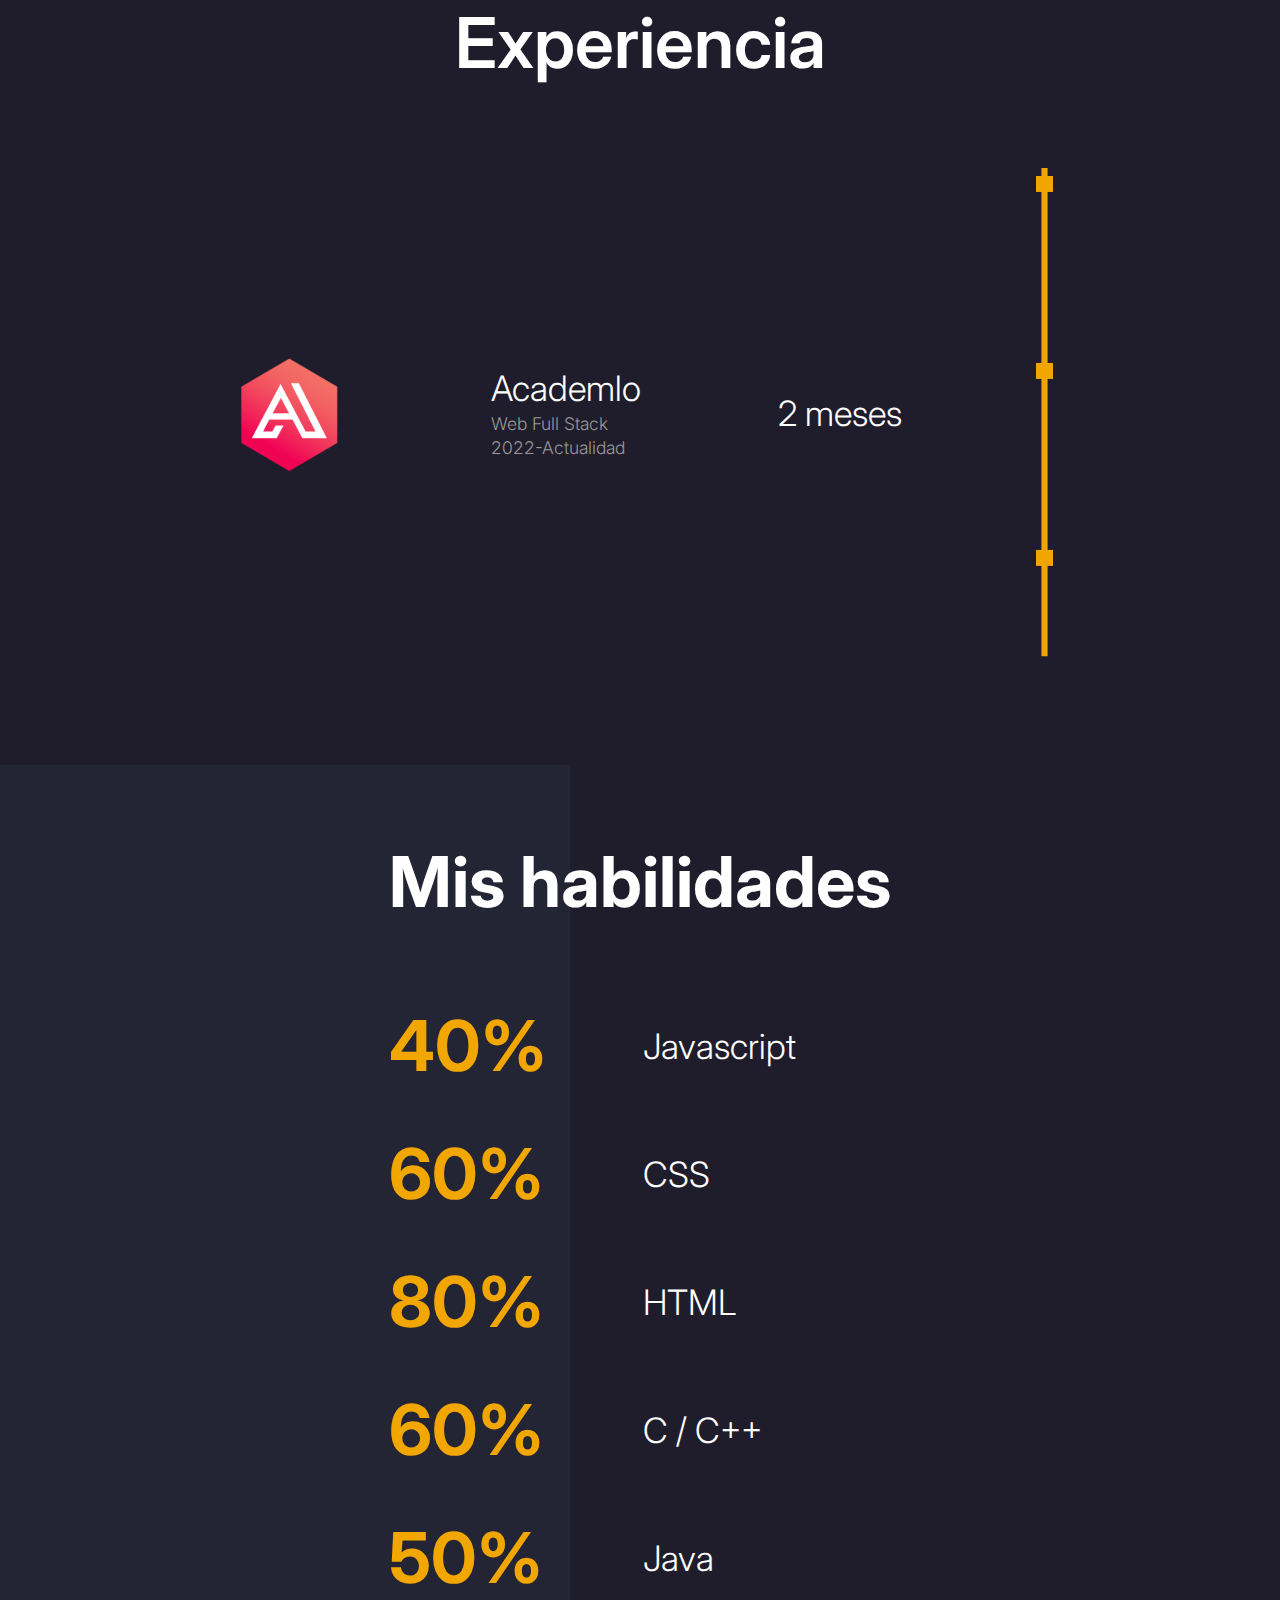
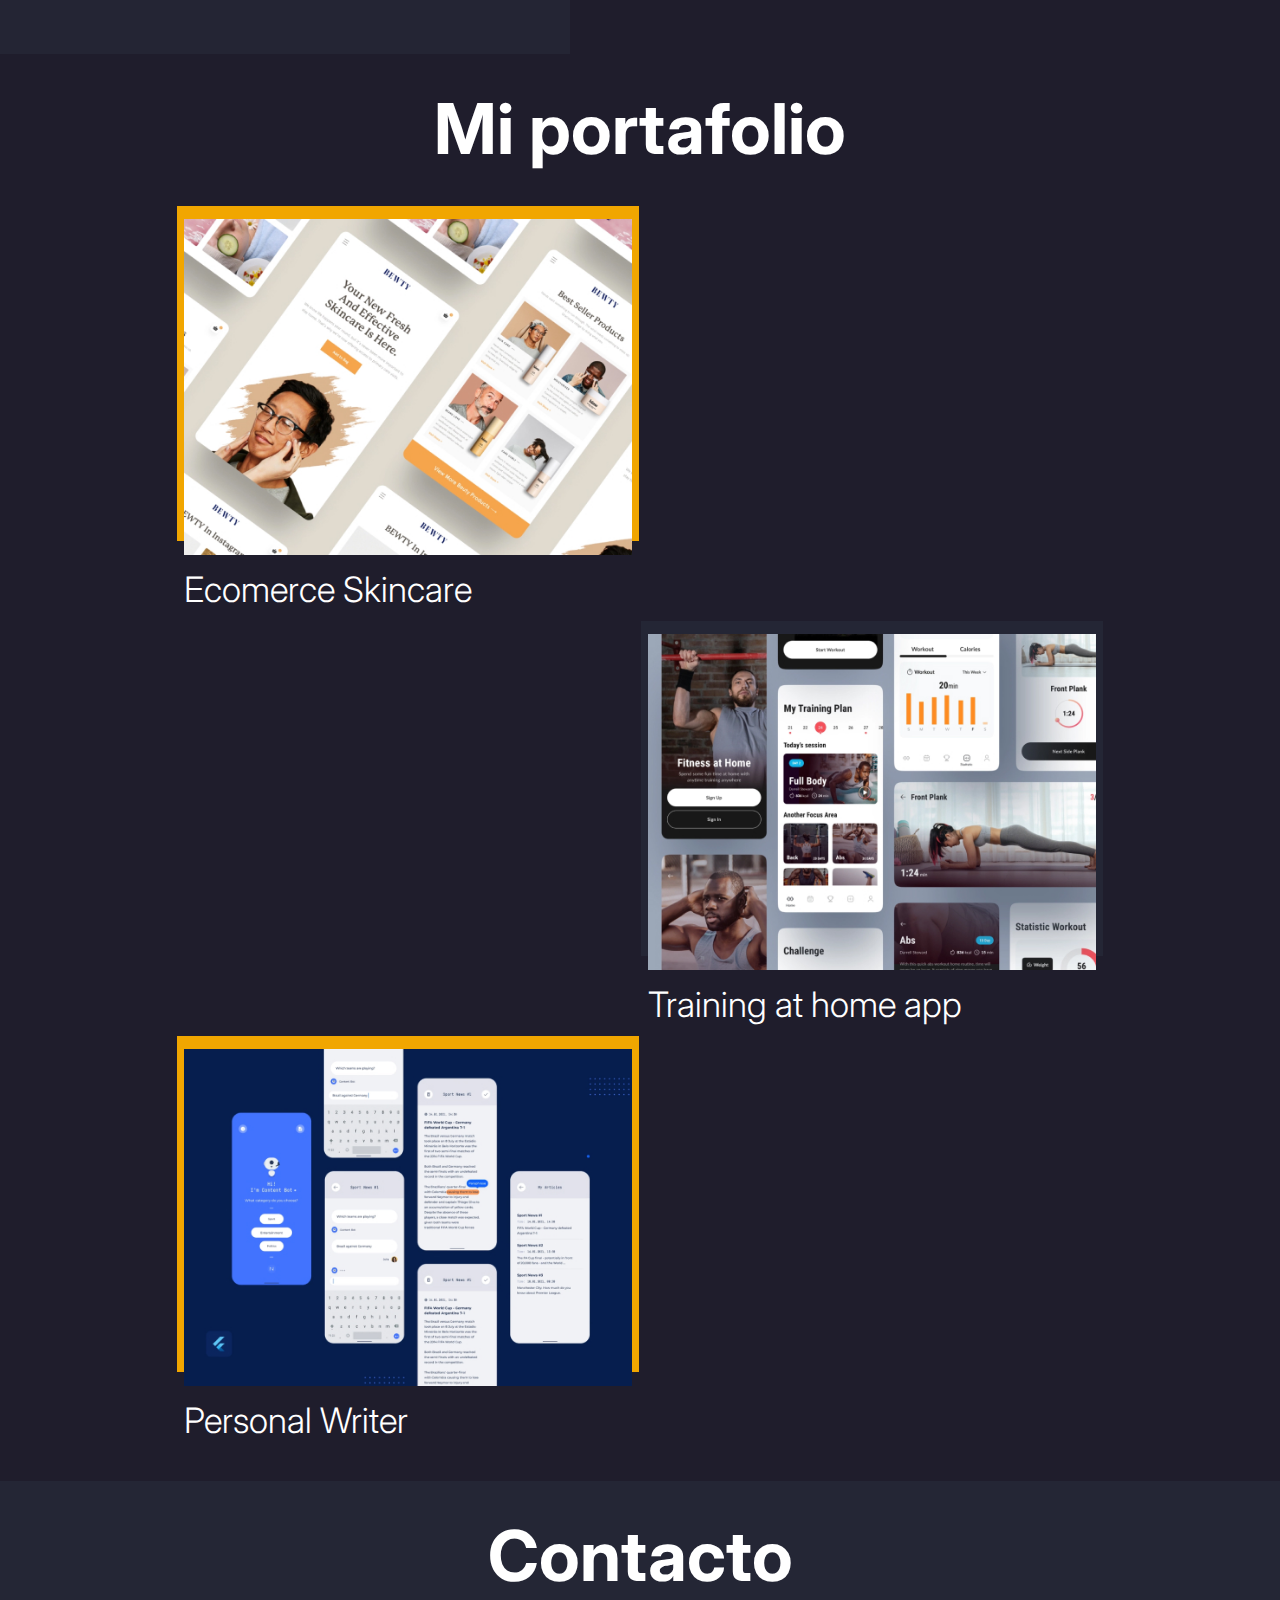
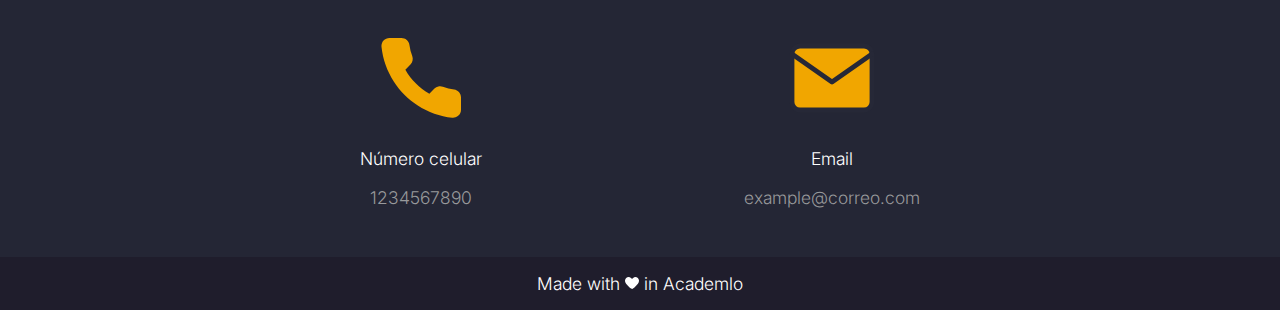
==== commit 0fe7aefd: "info update" ====
--- a/index.html
+++ b/index.html
@@ -60,24 +60,24 @@
             <div class="am-container">
                 <h3 class="center-text marginless">Llevo 3 años formándome en el ámbito de desarrollo de software, durante el proceso he adquirido conocimiento acerca de Redes, Electrónica, Arquitectura de computadoras, Comercio electrónico y marketing digital, Arquitectura de SO y Estructuras de datos y algoritmia.</h3>
                 <div class="row">
-                    <div class="col-xs-50 col-sm-33">
+                    <div class="col-xs-100 col-sm-50">
                         <img src="./images/Ceti.webp" alt="">
                         <h3 class="title-color marginless">CETI</h3>
                         <p class="marginless">Tgo. Mecanica Automotriz</p>
                         <p class="marginless">2014-2018</p>
                     </div>
-                    <div class="col-xs-50 col-sm-33">
+                    <div class="col-xs-100 col-sm-50">
                         <img src="./images/Ceti.webp" alt="">
                         <h3 class="title-color marginless">CETI</h3>
                         <p class="marginless">Ing. Desarrollo de Software</p>
                         <p class="marginless">2019-2022</p>
                     </div>
-                    <div class="col-xs-100 col-sm-33">
-                        <img src="./images/logo_academlo 2.png" alt="">
+                    <!-- <div class="col-xs-100 col-sm-33">
+                        <img src="./images/logo_academlo 5.svg" alt="">
                         <h3 class="title-color marginless">Academlo</h3>
                         <p class="marginless">Web full-stack</p>
                         <p class="marginless">2022-Actualidad</p>
-                    </div>
+                    </div> -->
                 </div>
             </div>
         </div>
@@ -88,31 +88,17 @@
             <h2 class="center-text title-color bold">Experiencia</h2>
             <div class="experience-container">
                 <div class="experience-item">
-                    <img src="./images/ant-design_amazon-outlined.svg" alt="Amazon Logo">
-                    <img src="./images/cib_airbnb.svg" alt="Airbnb Logo">
-                    <img src="./images/akar-icons_google-fill.svg" alt="Google Logo">
+                    <img src="./images/logo_academlo 5.svg" alt="Amazon Logo">
                 </div>
                 <div class="experience-item">
                     <div class="experience-experience">
-                        <h3 class="title-color">Amazon</h3>
-                        <p>UI Designer</p>
-                        <p>2015-2017</p>
-                    </div>
-                    <div class="experience-experience">
-                        <h3 class="title-color">Airbnb</h3>
-                        <p>Senior UX/UI</p>
-                        <p>2017-2018</p>
-                    </div>
-                    <div class="experience-experience">
-                        <h3 class="title-color">Google</h3>
-                        <p>Product Designer</p>
-                        <p>2018-Actualidad</p>
-                    </div>
-                </div>
-                <div class="experience-item">
-                    <h3 class="title-color">2 años</h3>
-                    <h3 class="title-color">1 año</h3>
-                    <h3 class="title-color">2 años</h3>
+                        <h3 class="title-color">Academlo</h3>
+                        <p>Web Full Stack</p>
+                        <p>2022-Actualidad</p>
+                    </div>
+                </div>
+                <div class="experience-item">
+                    <h3 class="title-color">2 meses</h3>
                 </div>
                 <div class="experience-item">
                     <img src="./images/Group 35.svg" alt="">
@@ -126,34 +112,34 @@
             <h2 class="title-color center-text">Mis habilidades</h2>
             <div class="ma-grid">
                 <div class="ma-percentage marginless">
-                    <h2><span>95%</span></h2>
-                </div>
-                <div class="ma-ability">
-                    <h3 class="title-color marginless">Mobile app design</h3>
-                </div>
-                <div class="ma-percentage">
-                    <h2><span>95%</span></h2>
-                </div>
-                <div class="ma-ability">
-                    <h3 class="title-color marginless">Web design</h3>
-                </div>
-                <div class="ma-percentage">
-                    <h2><span>70%</span></h2>
-                </div>
-                <div class="ma-ability">
-                    <h3 class="title-color marginless">Motion design</h3>
-                </div>
-                <div class="ma-percentage">
-                    <h2><span>90%</span></h2>
-                </div>
-                <div class="ma-ability">
-                    <h3 class="title-color marginless">Creación y mantenimiento de sistemas de diseño</h3>
-                </div>
-                <div class="ma-percentage">
-                    <h2><span>90%</span></h2>
-                </div>
-                <div class="ma-ability">
-                    <h3 class="title-color marginless">Gestion de proyectos</h3>
+                    <h2><span>40%</span></h2>
+                </div>
+                <div class="ma-ability">
+                    <h3 class="title-color marginless">Javascript</h3>
+                </div>
+                <div class="ma-percentage">
+                    <h2><span>60%</span></h2>
+                </div>
+                <div class="ma-ability">
+                    <h3 class="title-color marginless">CSS</h3>
+                </div>
+                <div class="ma-percentage">
+                    <h2><span>80%</span></h2>
+                </div>
+                <div class="ma-ability">
+                    <h3 class="title-color marginless">HTML</h3>
+                </div>
+                <div class="ma-percentage">
+                    <h2><span>60%</span></h2>
+                </div>
+                <div class="ma-ability">
+                    <h3 class="title-color marginless">C / C++</h3>
+                </div>
+                <div class="ma-percentage">
+                    <h2><span>50%</span></h2>
+                </div>
+                <div class="ma-ability">
+                    <h3 class="title-color marginless">Java</h3>
                 </div>
             </div>
         </div>
--- a/styles/style.css
+++ b/styles/style.css
@@ -51,10 +51,6 @@
 
 .col-xs-100 {
     width: 100%;
-}
-
-.col-xs-50 {
-    width: 50%;
 }
 
 .center-parent {
@@ -224,6 +220,11 @@
     margin: .2rem;
 }
 
+.experience-container :nth-child(1) img{
+    width: 4rem;
+}
+
+
 .experience-container :nth-child(4) img{
     width: .7rem;
 }
@@ -231,7 +232,7 @@
 .ma-bg {
     background-image: url(../images/Rectangle.svg);
     background-position: left;
-    background-size: calc(50vw - 4.5rem) 43.75rem;
+    background-size: calc(50vw - 2.5rem) 43.75rem;
     background-repeat: no-repeat;
 }
 
@@ -246,8 +247,7 @@
 
 .ma-grid {
     display: grid;
-    column-gap: 3rem;
-    width: 19rem;
+    max-width: 19rem;
 }
 
 .ma-percentage {
@@ -348,8 +348,8 @@
 
 /* Small devices (landscape phones, 576px and up) */
 @media (min-width: 576px) {
-    .col-sm-33 {
-        width: calc(100% / 3);
+    .col-sm-50 {
+        width: calc(100% / 2);
     }
 
     .home {
@@ -456,7 +456,7 @@
     }
 
     .ma-bg {
-        background-size: calc(50vw - 16rem) 60rem;
+        background-size: calc(50vw - 4.4rem) 60rem;
     }
 
     .ma-grid {
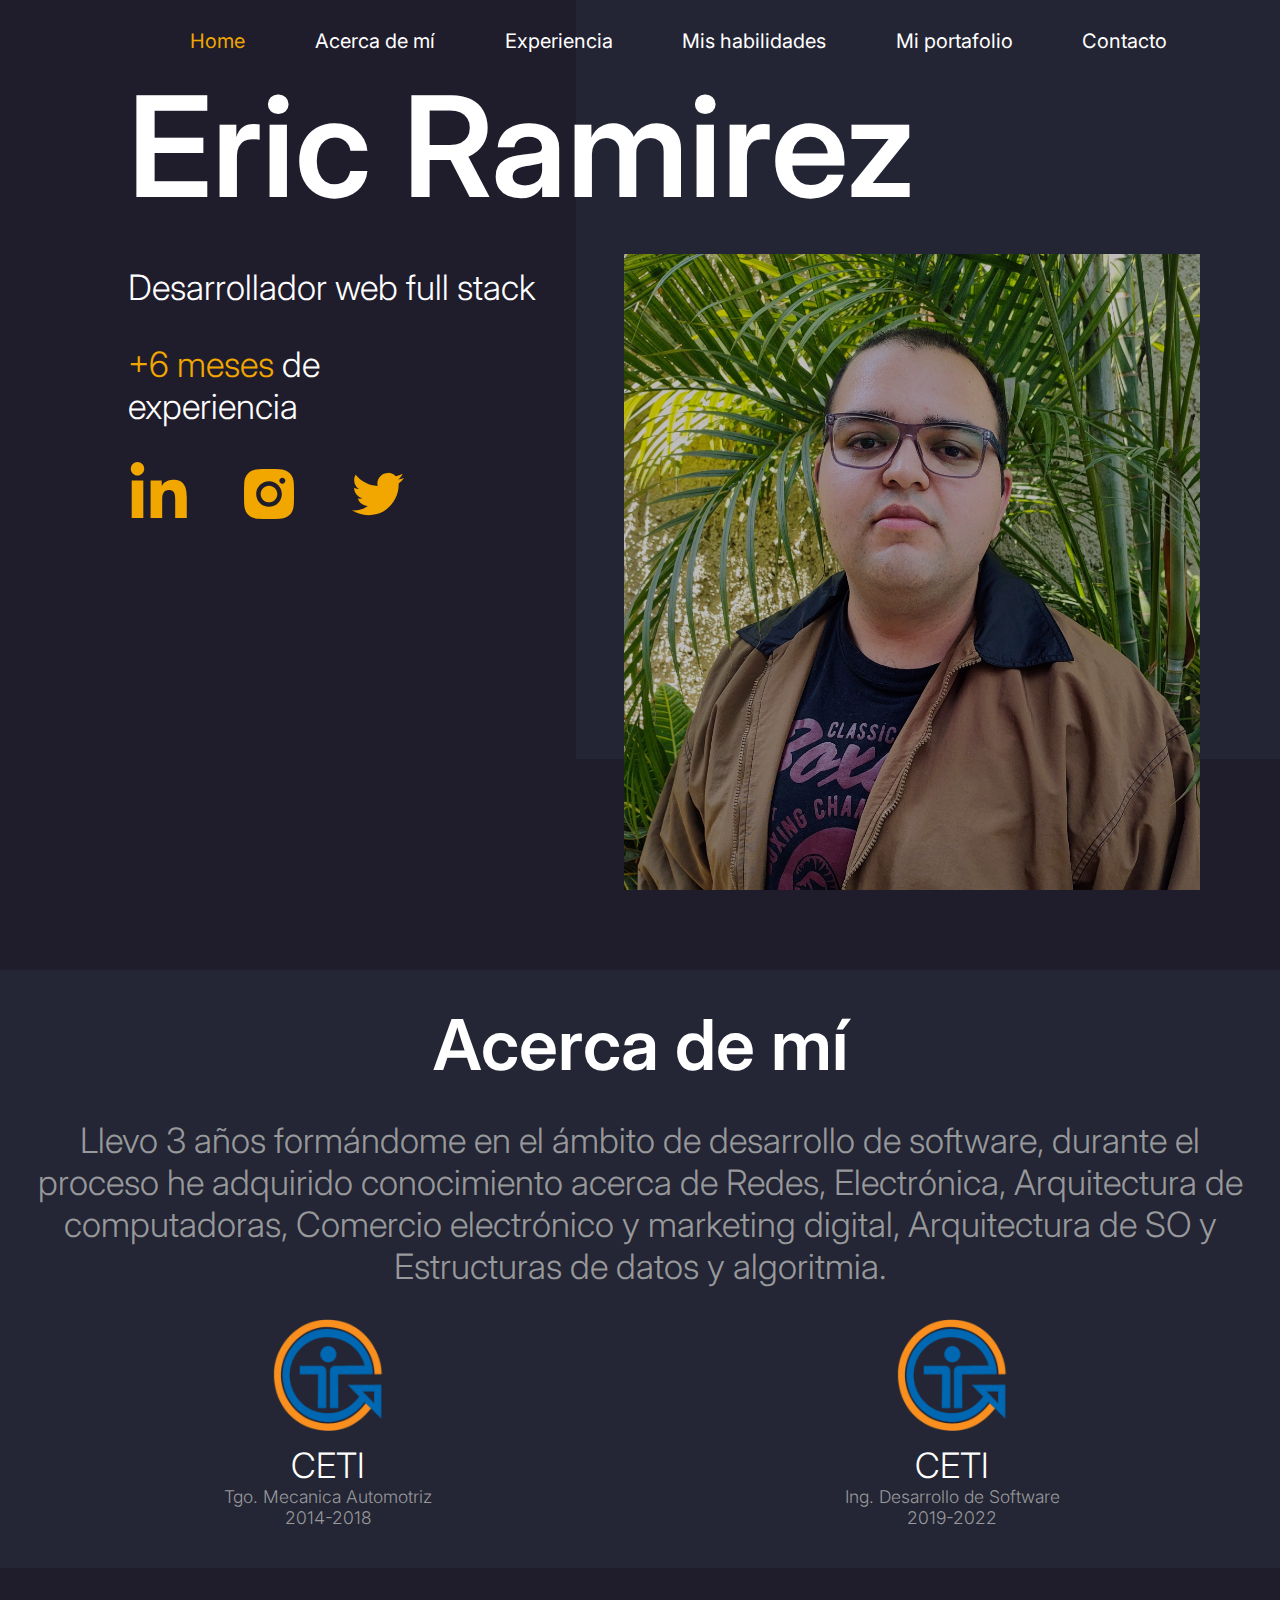
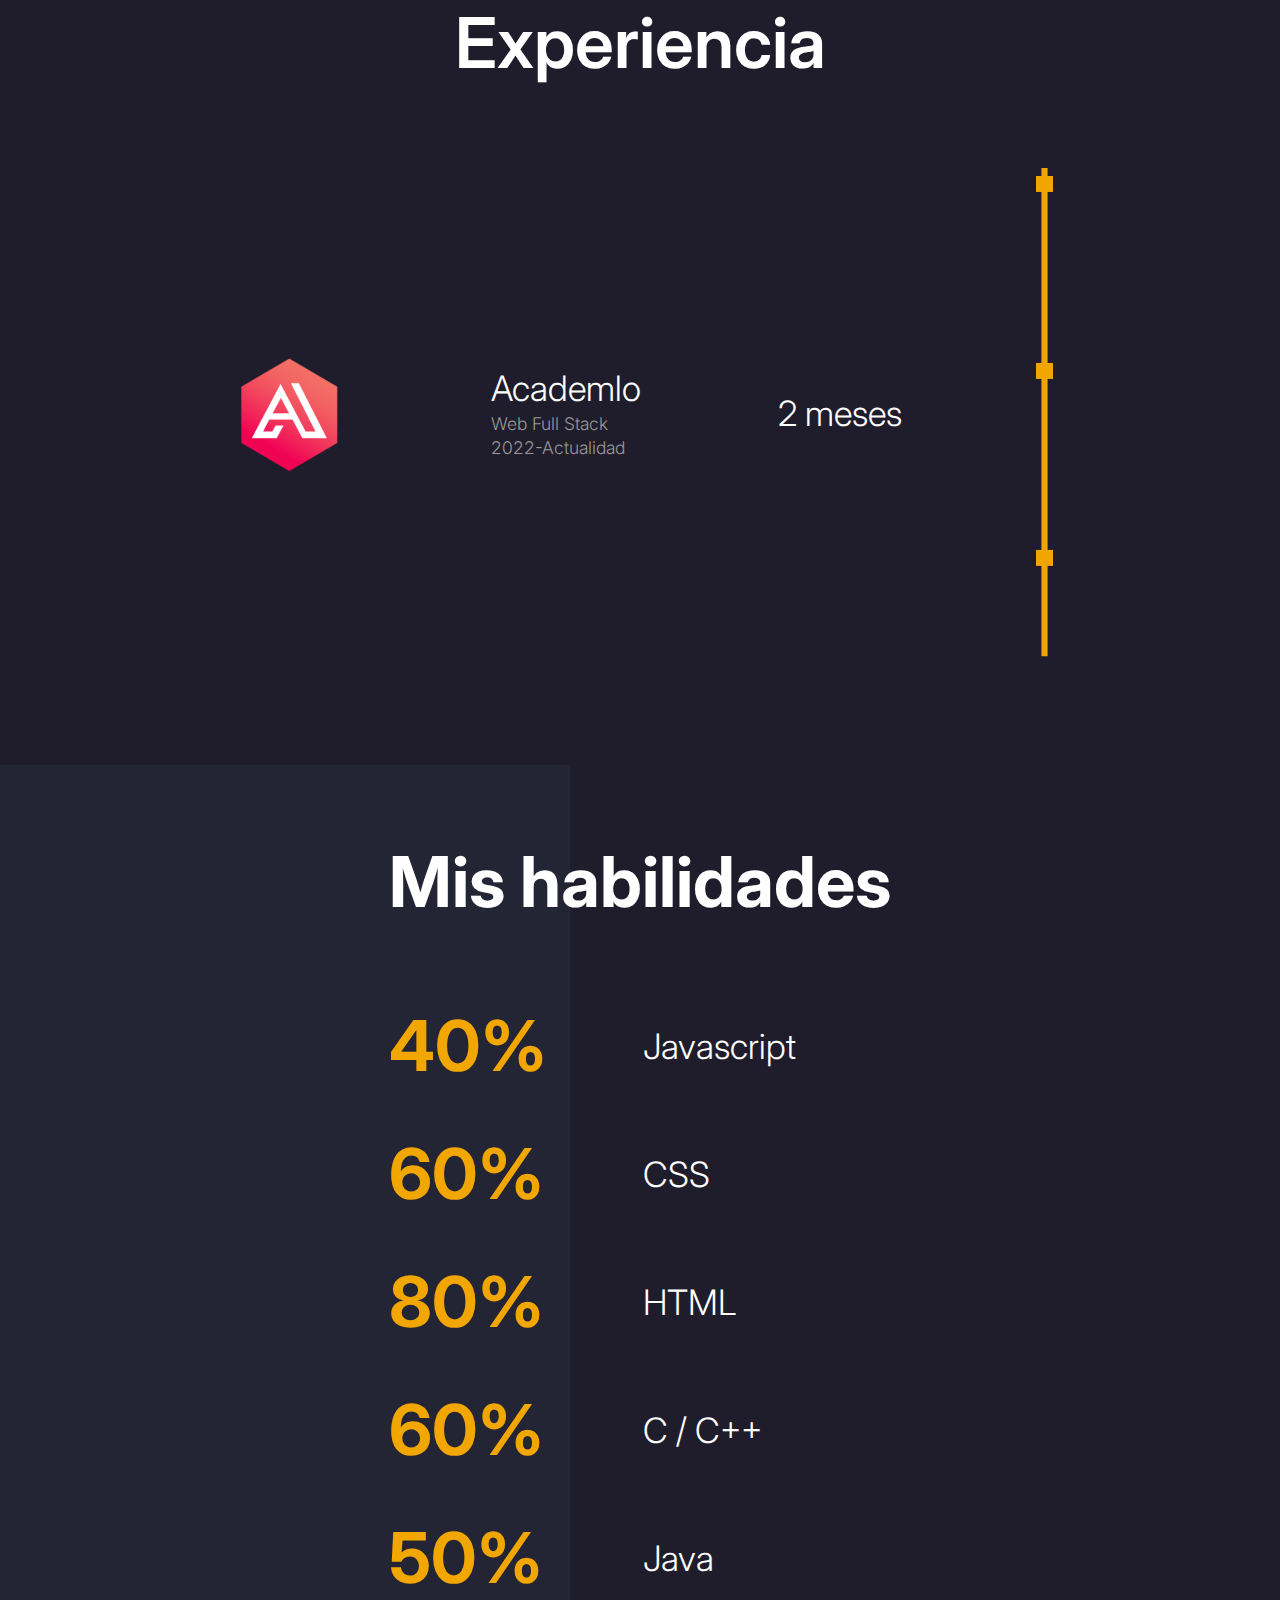
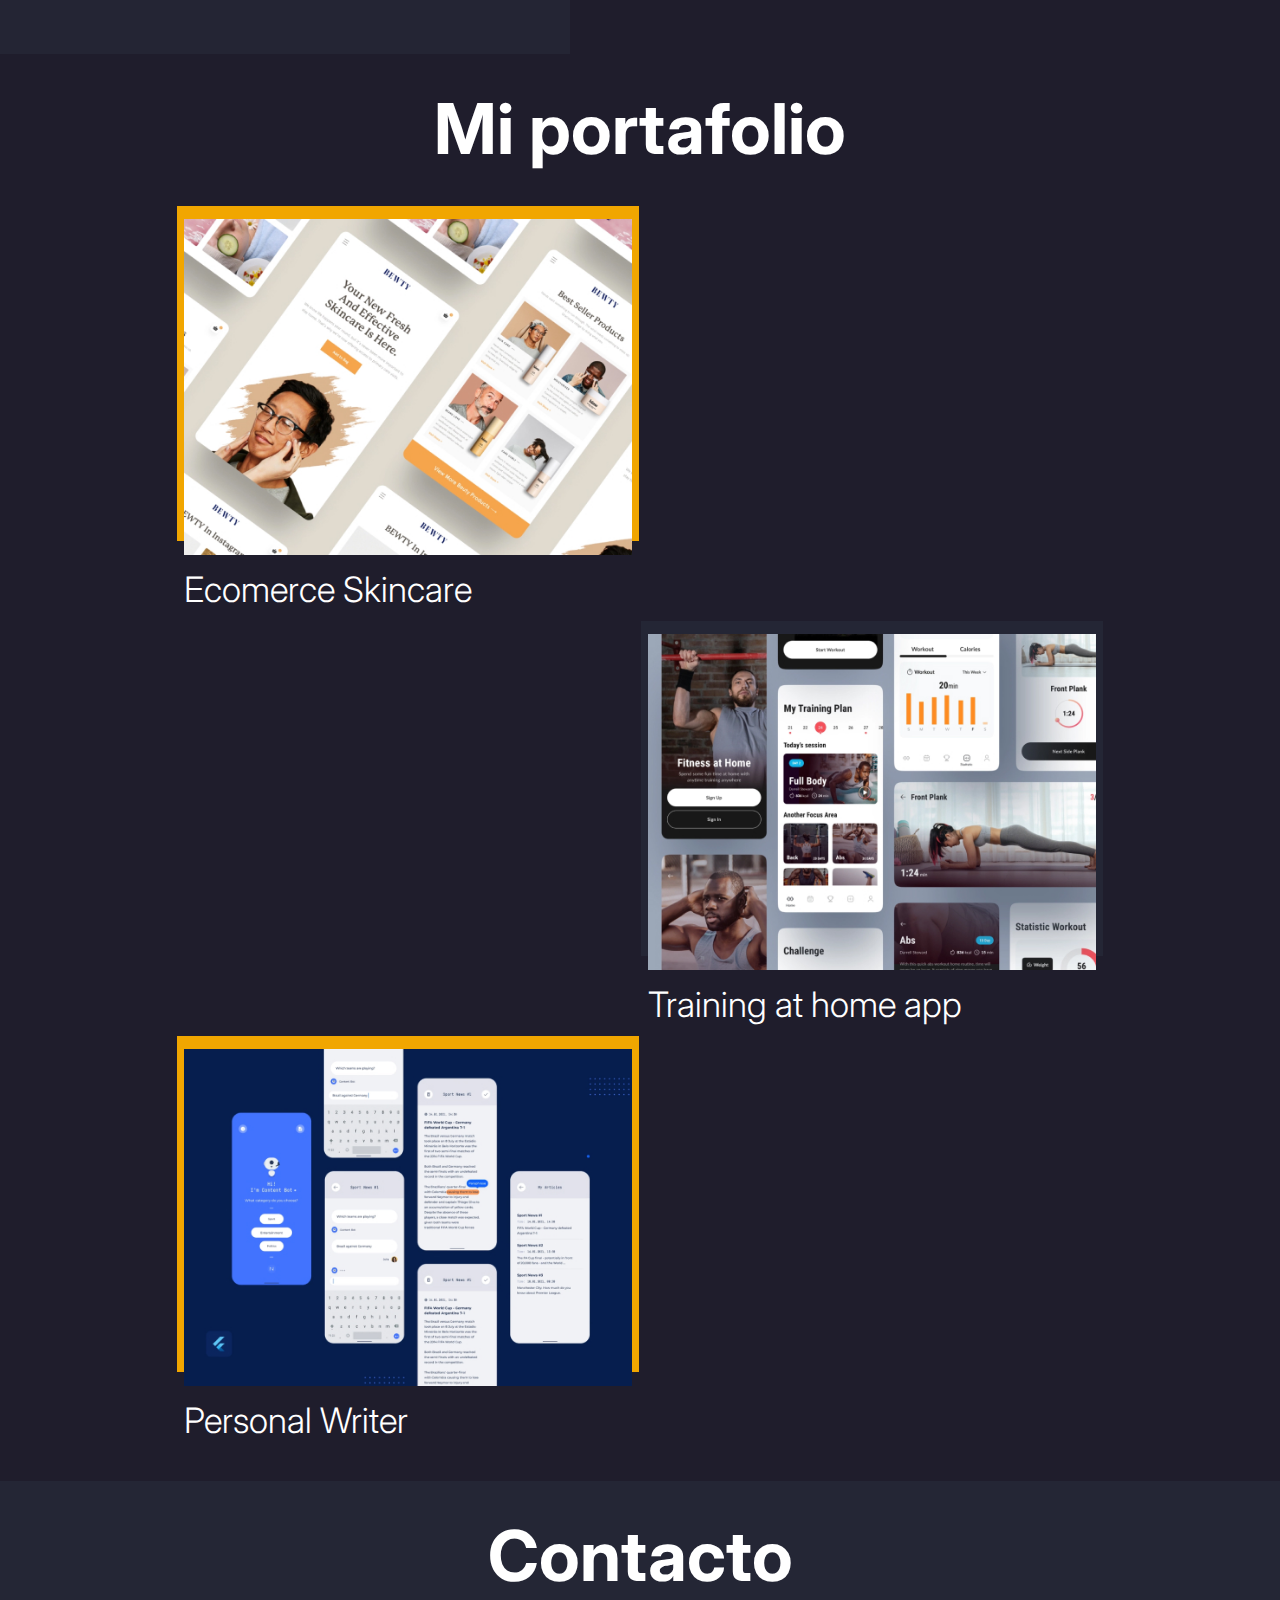
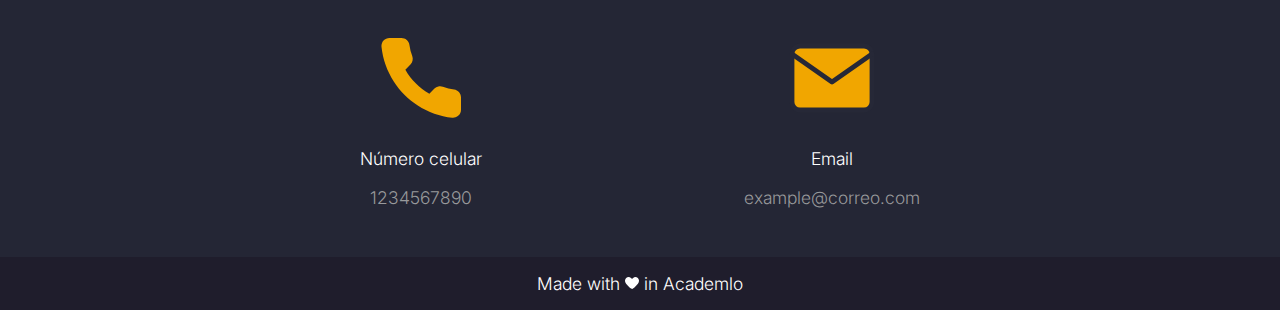
==== commit d6ea071a: "experience time updated" ====
--- a/index.html
+++ b/index.html
@@ -5,7 +5,7 @@
     <meta charset="UTF-8">
     <meta http-equiv="X-UA-Compatible" content="IE=edge">
     <meta name="viewport" content="width=device-width, initial-scale=1.0">
-    <title>Document</title>
+    <title>Eric Ramirez Portfolio</title>
     <link rel="preconnect" href="https://fonts.googleapis.com">
     <link rel="preconnect" href="https://fonts.gstatic.com" crossorigin>
     <link href="https://fonts.googleapis.com/css2?family=Inter:wght@300&display=swap" rel="stylesheet">
@@ -45,7 +45,7 @@
             <div class="home-bg">
                 <h1 class="title-color bold marginless">Eric Ramirez</h1>
                 <h3 class="title-color">Desarrollador web full stack</h3>
-                <h3 class="title-color"><span>+0 años</span> de experiencia</h3>
+                <h3 class="title-color"><span>+6 meses</span> de experiencia</h3>
     
                 <img src="./images/cib_linkedin-in.svg" alt="LinkedIn Logo">
                 <img src="./images/ant-design_instagram-filled.svg" alt="Instagram Logo">
--- a/styles/style.css
+++ b/styles/style.css
@@ -152,7 +152,7 @@
 
 /* small paragraph width */
 .home-bg h3 + h3{
-    width: 6rem;
+    width: 7rem;
 }
 
 .home-bg h3 + img +img{
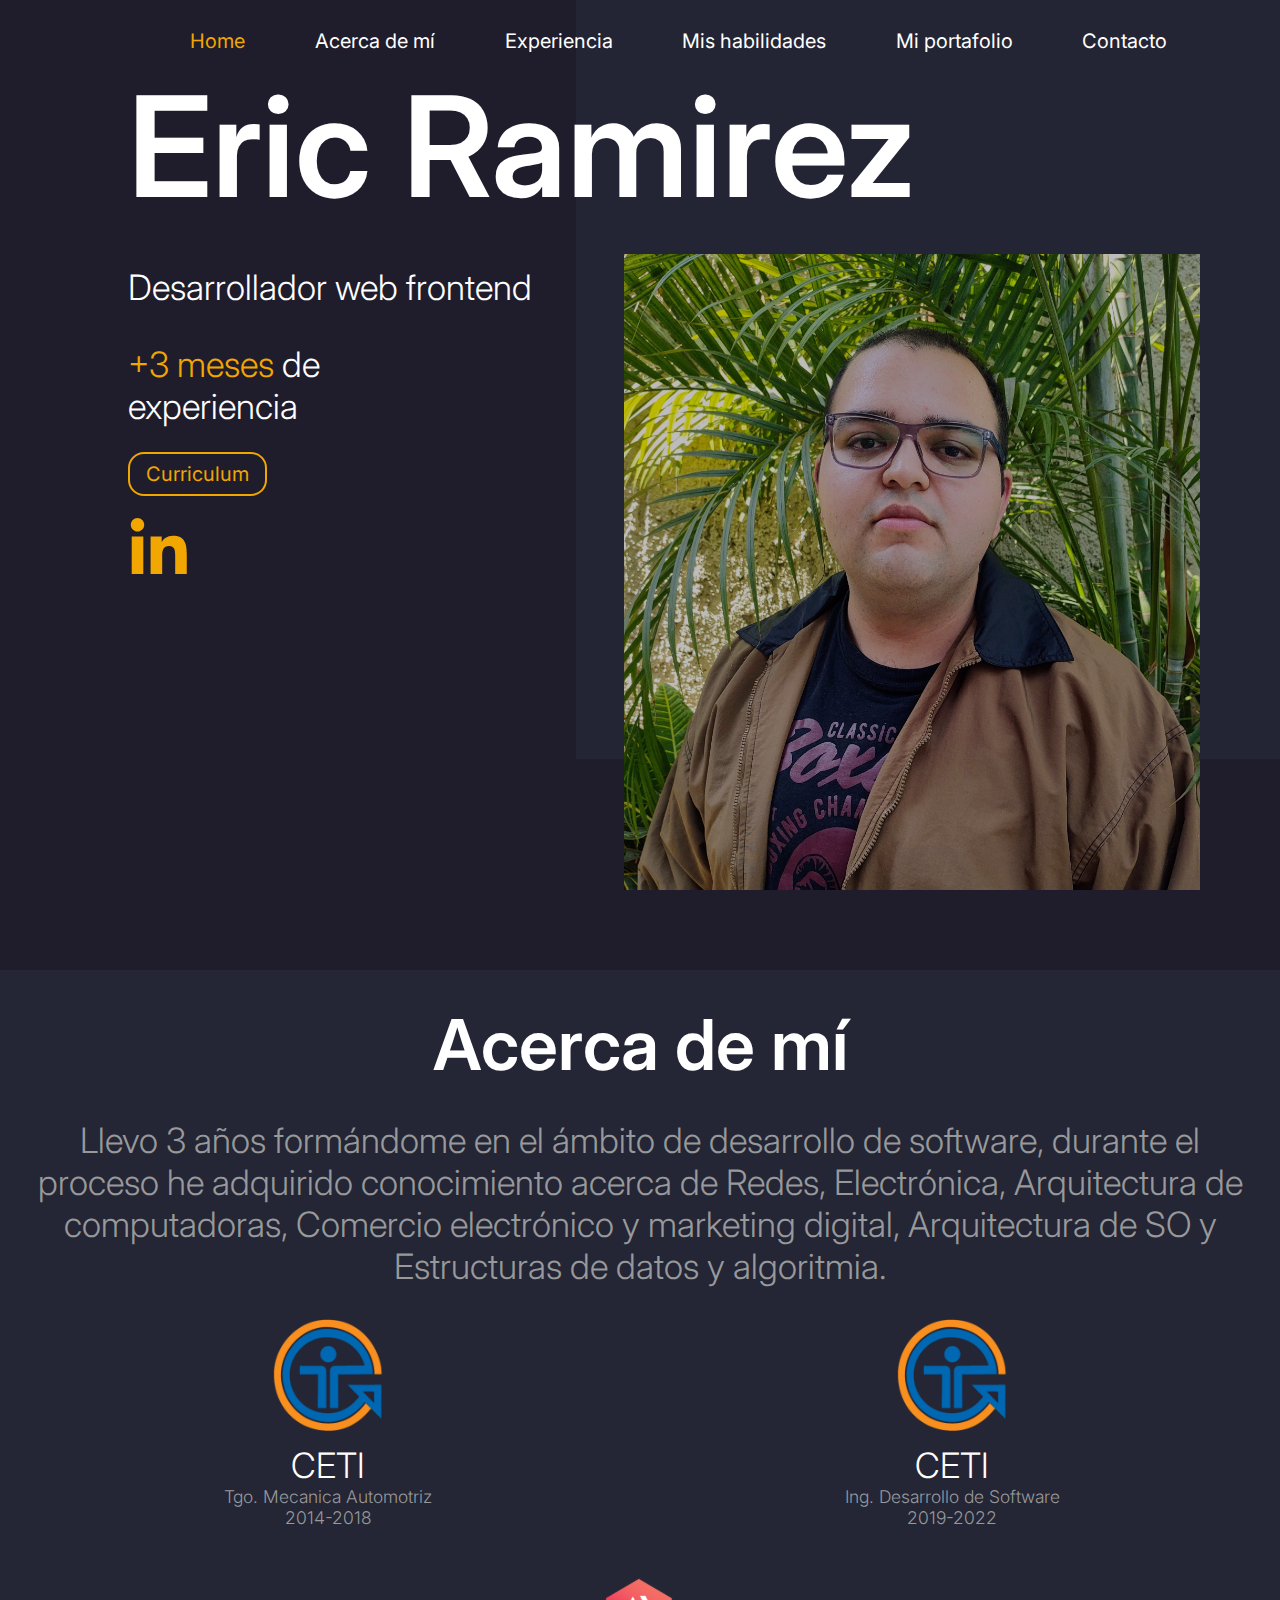
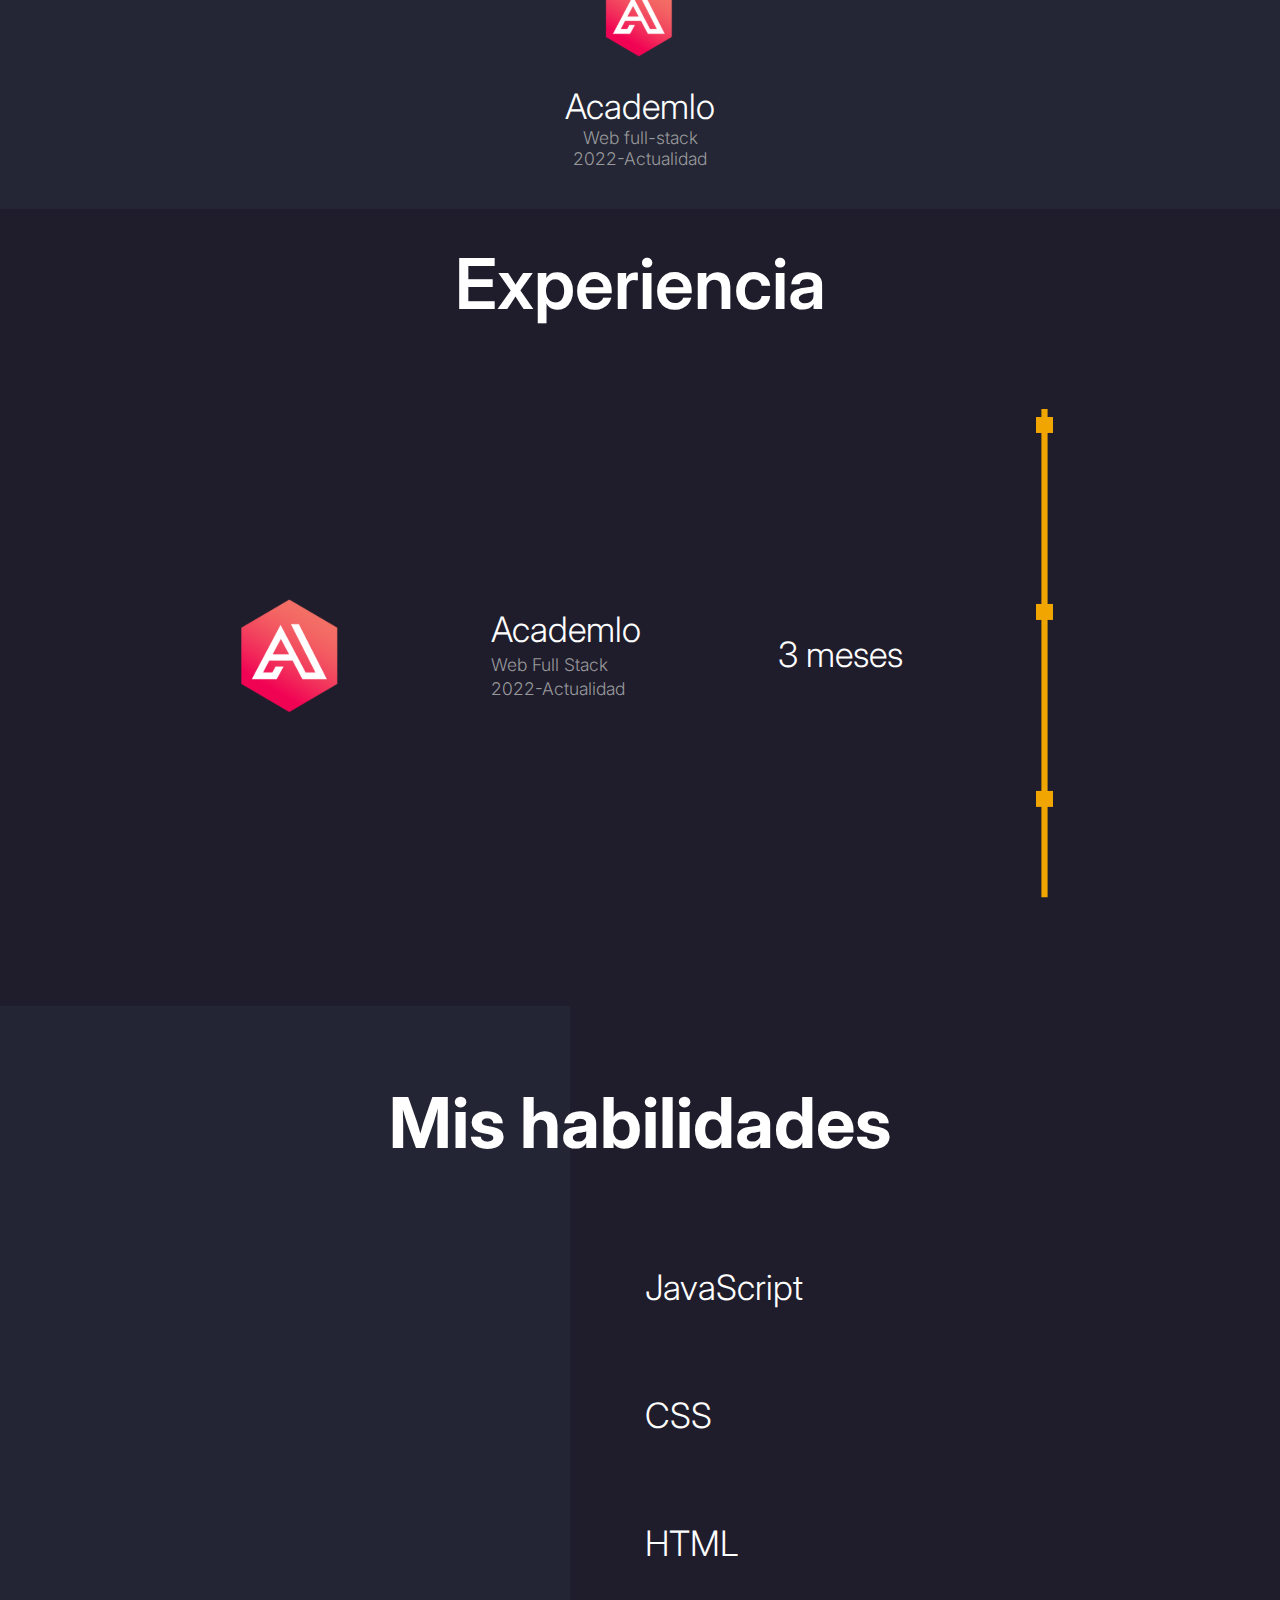
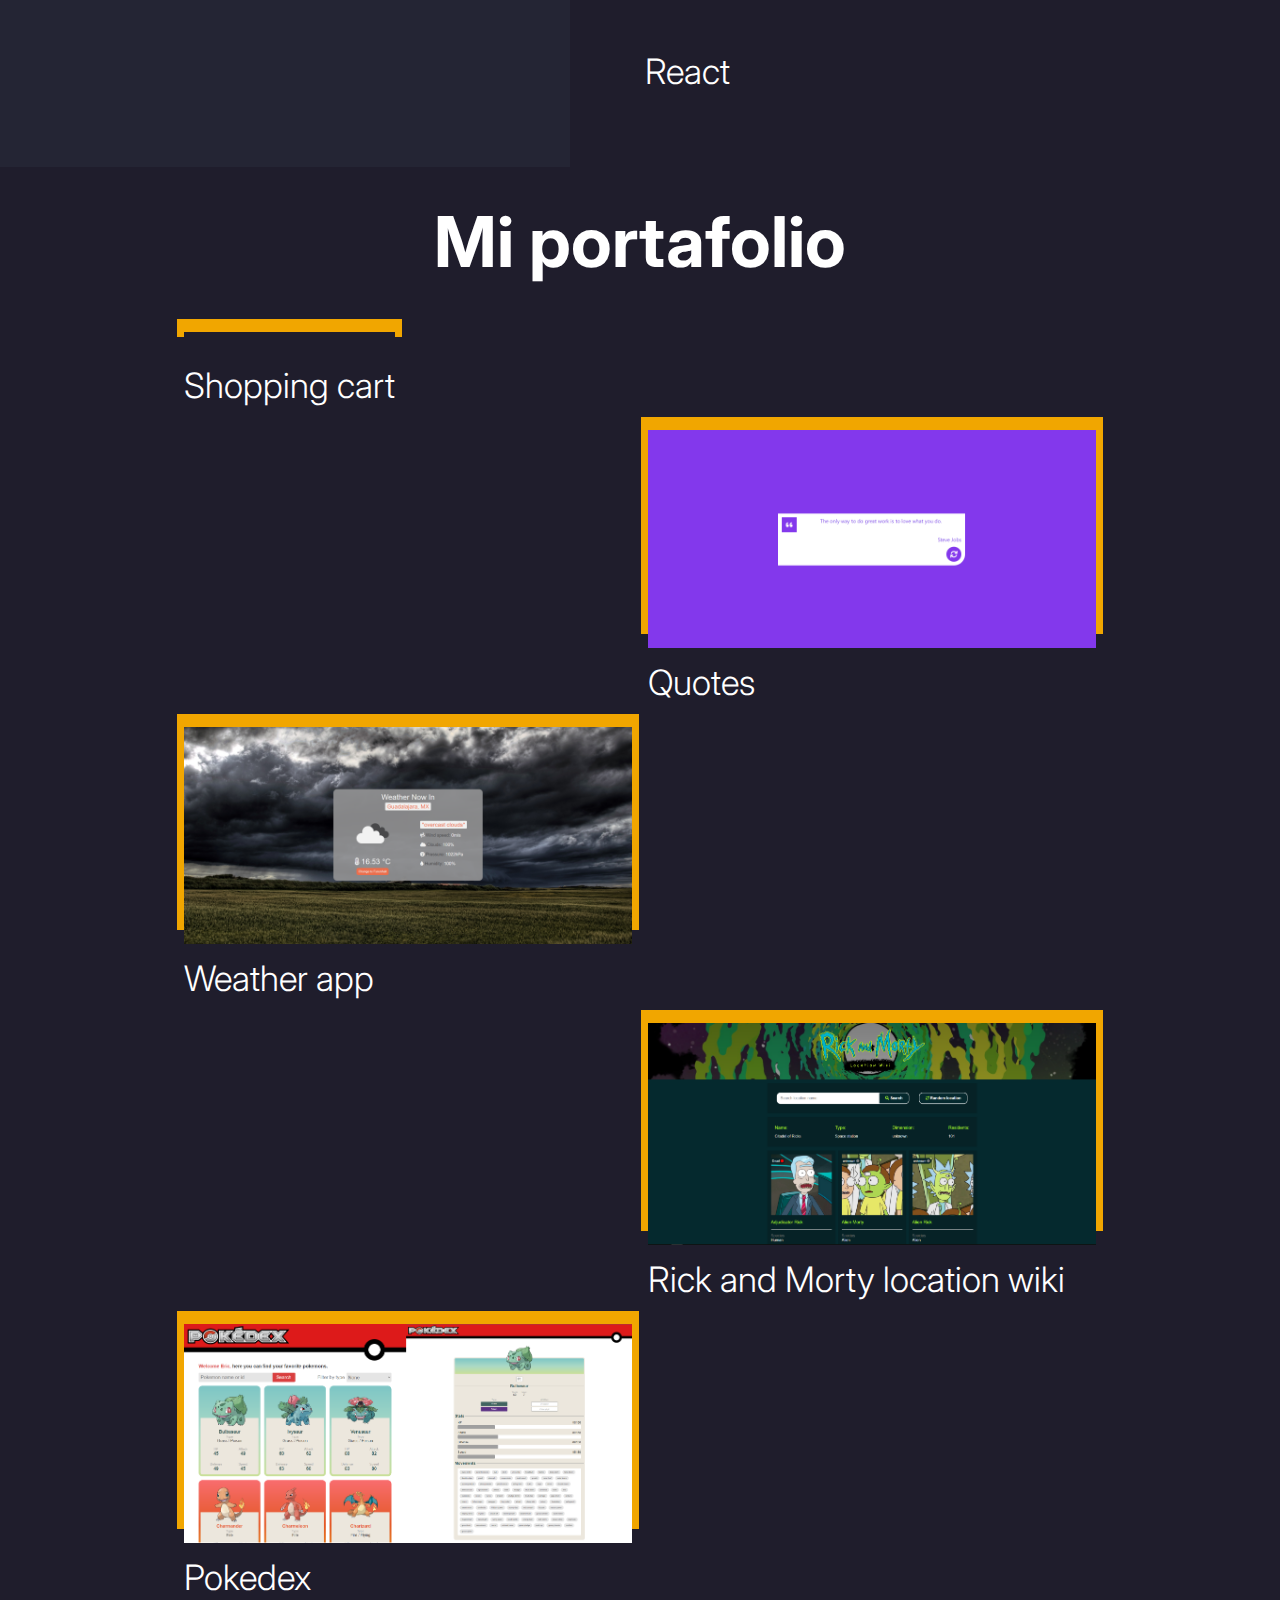
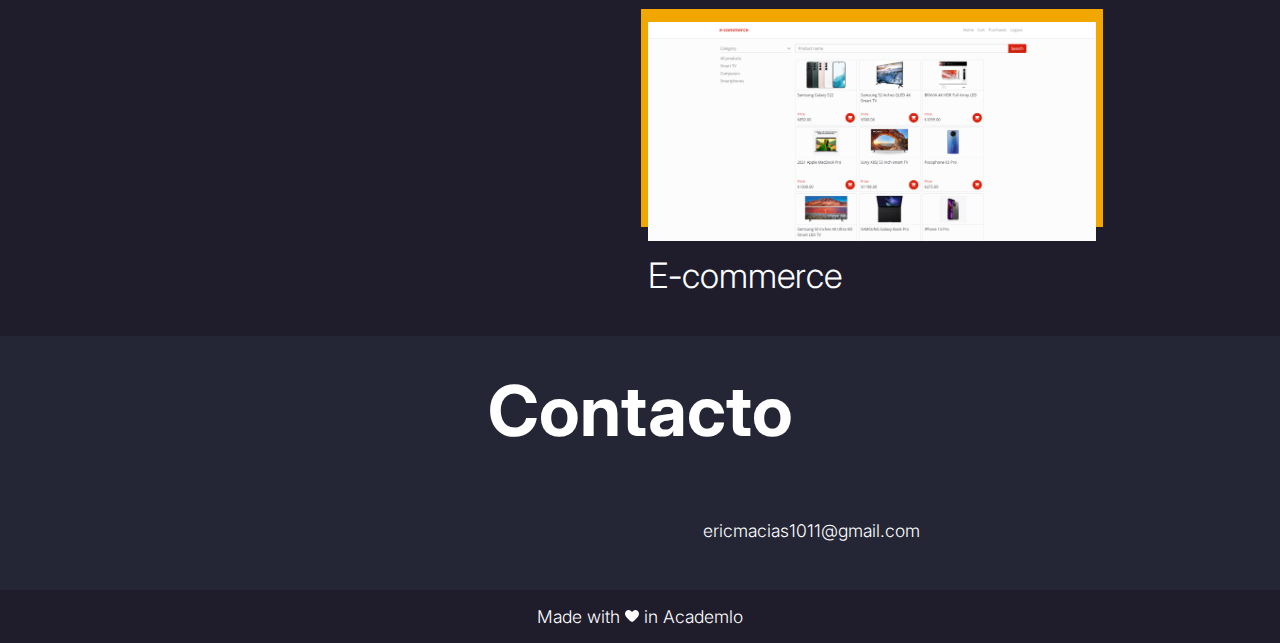
==== commit 67fa5d90: "update" ====
--- a/index.html
+++ b/index.html
@@ -7,6 +7,9 @@
     <meta name="viewport" content="width=device-width, initial-scale=1.0">
     <title>Eric Ramirez Portfolio</title>
     <link rel="preconnect" href="https://fonts.googleapis.com">
+    <link rel="stylesheet" href="https://cdnjs.cloudflare.com/ajax/libs/font-awesome/6.1.2/css/all.min.css"
+        integrity="sha512-1sCRPdkRXhBV2PBLUdRb4tMg1w2YPf37qatUFeS7zlBy7jJI8Lf4VHwWfZZfpXtYSLy85pkm9GaYVYMfw5BC1A=="
+        crossorigin="anonymous" referrerpolicy="no-referrer" />
     <link rel="preconnect" href="https://fonts.gstatic.com" crossorigin>
     <link href="https://fonts.googleapis.com/css2?family=Inter:wght@300&display=swap" rel="stylesheet">
     <link rel="stylesheet" type="text/css" href="./styles/style.css">
@@ -28,7 +31,7 @@
                 <li>
                     <a href="#experience" onclick="toggleMenu()">Experiencia</a>
                 </li>
-                <li>                  
+                <li>
                     <a href="#abilities" onclick="toggleMenu()">Mis habilidades</a>
                 </li>
                 <li>
@@ -41,24 +44,27 @@
         </nav>
     </div>
 
-        <div id="home" class="home">
-            <div class="home-bg">
-                <h1 class="title-color bold marginless">Eric Ramirez</h1>
-                <h3 class="title-color">Desarrollador web full stack</h3>
-                <h3 class="title-color"><span>+6 meses</span> de experiencia</h3>
-    
-                <img src="./images/cib_linkedin-in.svg" alt="LinkedIn Logo">
-                <img src="./images/ant-design_instagram-filled.svg" alt="Instagram Logo">
-                <img src="./images/ant-design_twitter-outlined.svg" alt="Twitter Logo">            
-            </div>
-        </div>
+    <div id="home" class="home">
+        <div class="home-bg">
+            <h1 class="title-color bold marginless">Eric Ramirez</h1>
+            <h3 class="title-color">Desarrollador web frontend</h3>
+            <h3 class="title-color"><span>+3 meses</span> de experiencia</h3>
+            <div>
+                <a class="cv-button" href="./docs/Eric Ramirez CV.pdf" download="CV Eric Ramirez"><span><i class="fa-solid fa-download"></i> Curriculum</span></a>
+            </div>
+            <a href="https://www.linkedin.com/in/eric-ramirez-a44975241/"><img style="margin-top: 2rem;" src="./images/cib_linkedin-in.svg" alt="LinkedIn Logo"></a>
+        </div>
+    </div>
 
 
     <div id="about-me" class="center-parent light-bg">
         <div class="am center-text">
             <h2 class="title-color bold">Acerca de mí</h2>
             <div class="am-container">
-                <h3 class="center-text marginless">Llevo 3 años formándome en el ámbito de desarrollo de software, durante el proceso he adquirido conocimiento acerca de Redes, Electrónica, Arquitectura de computadoras, Comercio electrónico y marketing digital, Arquitectura de SO y Estructuras de datos y algoritmia.</h3>
+                <h3 class="center-text marginless">Llevo 3 años formándome en el ámbito de desarrollo de software,
+                    durante el proceso he adquirido conocimiento acerca de Redes, Electrónica, Arquitectura de
+                    computadoras, Comercio electrónico y marketing digital, Arquitectura de SO y Estructuras de datos y
+                    algoritmia.</h3>
                 <div class="row">
                     <div class="col-xs-100 col-sm-50">
                         <img src="./images/Ceti.webp" alt="">
@@ -72,12 +78,12 @@
                         <p class="marginless">Ing. Desarrollo de Software</p>
                         <p class="marginless">2019-2022</p>
                     </div>
-                    <!-- <div class="col-xs-100 col-sm-33">
+                    <div class="col-xs-100 col-sm-33">
                         <img src="./images/logo_academlo 5.svg" alt="">
                         <h3 class="title-color marginless">Academlo</h3>
                         <p class="marginless">Web full-stack</p>
                         <p class="marginless">2022-Actualidad</p>
-                    </div> -->
+                    </div>
                 </div>
             </div>
         </div>
@@ -98,7 +104,7 @@
                     </div>
                 </div>
                 <div class="experience-item">
-                    <h3 class="title-color">2 meses</h3>
+                    <h3 class="title-color">3 meses</h3>
                 </div>
                 <div class="experience-item">
                     <img src="./images/Group 35.svg" alt="">
@@ -112,34 +118,28 @@
             <h2 class="title-color center-text">Mis habilidades</h2>
             <div class="ma-grid">
                 <div class="ma-percentage marginless">
-                    <h2><span>40%</span></h2>
-                </div>
-                <div class="ma-ability">
-                    <h3 class="title-color marginless">Javascript</h3>
+                    <h2><span><i class="fa-brands fa-js"></i></span></h2>
+                </div>
+                <div class="ma-ability">
+                    <h3 class="title-color marginless">JavaScript</h3>
                 </div>
                 <div class="ma-percentage">
-                    <h2><span>60%</span></h2>
+                    <h2><span><i class="fa-brands fa-css3-alt"></i></span></h2>
                 </div>
                 <div class="ma-ability">
                     <h3 class="title-color marginless">CSS</h3>
                 </div>
                 <div class="ma-percentage">
-                    <h2><span>80%</span></h2>
+                    <h2><span><i class="fa-brands fa-html5"></i></span></h2>
                 </div>
                 <div class="ma-ability">
                     <h3 class="title-color marginless">HTML</h3>
                 </div>
                 <div class="ma-percentage">
-                    <h2><span>60%</span></h2>
-                </div>
-                <div class="ma-ability">
-                    <h3 class="title-color marginless">C / C++</h3>
-                </div>
-                <div class="ma-percentage">
-                    <h2><span>50%</span></h2>
-                </div>
-                <div class="ma-ability">
-                    <h3 class="title-color marginless">Java</h3>
+                    <h2><span><i class="fa-brands fa-react"></i></span></h2>
+                </div>
+                <div class="ma-ability">
+                    <h3 class="title-color marginless">React</h3>
                 </div>
             </div>
         </div>
@@ -150,28 +150,53 @@
             <h2 class="center-text title-color">Mi portafolio</h2>
             <div class="portfolio-container">
                 <div class="portfolio-l">
-                    <div>
-                        <div class="image-shadow-accent">
-                            <img src="./images/image 9-1.jpg" alt="">
-                        </div>
-                        <h3 class="title-color">Ecomerce Skincare</h3>
-                    </div>
+                    <a href="https://gorgeous-parfait-fc32b1.netlify.app/">
+                        <div class="image-shadow-accent">
+                            <img src="./images/shopping cart.png" alt="">
+                        </div>
+                        <h3 class="title-color">Shopping cart</h3>
+                    </a>
                 </div>
                 <div class="portfolio-r">
-                    <div>
-                        <div class="image-shadow-light">
-                            <img src="./images/image 10.jpg" alt="">
-                        </div>
-                        <h3 class="title-color">Training at home app</h3>
-                    </div>
+                    <a href="https://gregarious-crepe-dd9a0e.netlify.app/">
+                        <div class="image-shadow-accent">
+                            <img src="./images/quotes.png" alt="">
+                        </div>
+                        <h3 class="title-color">Quotes</h3>
+                    </a>
                 </div>
                 <div class="portfolio-l">
-                    <div>
-                        <div class="image-shadow-accent">
-                            <img src="./images/image 11.jpg" alt="">
-                        </div>
-                        <h3 class="title-color">Personal Writer</h3>
-                    </div>
+                    <a href="https://lucky-bunny-e55eff.netlify.app/">
+                        <div class="image-shadow-accent">
+                            <img src="./images/weather.png" alt="">
+                        </div>
+                        <h3 class="title-color">Weather app</h3>
+                    </a>
+                </div>
+                <div class="portfolio-r">
+                    <a href="https://cerulean-syrniki-b5087e.netlify.app">
+                        <div class="image-shadow-accent">
+                            <img src="./images/rickandmorty.PNG" alt="">
+                        </div>
+                        <h3 class="title-color">Rick and Morty location wiki</h3>
+                    </a>
+                </div>
+                <div class="portfolio-l">
+                    <a href="https://superb-pixie-4eae58.netlify.app/">
+                        <div class="image-shadow-accent">
+                            <img src="./images/pokedex.PNG" alt="">
+                        </div>
+                        <h3 class="title-color">Pokedex</h3>
+                    </a>
+                </div>
+
+                <div class="portfolio-r">
+                    <a href="https://snazzy-sunflower-04f1e6.netlify.app/">
+                        <div class="image-shadow-accent">
+                            <img src="./images/ecommerce.PNG" alt="">
+                        </div>
+                        <h3 class="title-color">E-commerce</h3>
+                    </a>
                 </div>
             </div>
         </div>
@@ -181,15 +206,10 @@
         <div class="contact-container">
             <h2 class="title-color center-text">Contacto</h2>
             <div class="contact-item">
-                <div class="contact-info">
-                    <img src="./images/phone 3.svg" alt="">
-                    <p class="title-color">Número celular</p>
-                    <p>1234567890</p>
-                </div>
-                <div class="contact-info">
-                    <img src="./images/mail 3.svg" alt="">
-                    <p class="title-color">Email</p>
-                    <p>example@correo.com</p>
+                <a href="https://www.linkedin.com/in/eric-ramirez-a44975241/"><h2><span><i class="fa-brands fa-linkedin"></i></span></h2></a>
+                <div class="center-text">
+                    <h3><span><i class="fa-solid fa-envelope"></i></span></h3>
+                    <p class="title-color">ericmacias1011@gmail.com</p>
                 </div>
             </div>
         </div>
--- a/styles/style.css
+++ b/styles/style.css
@@ -36,6 +36,11 @@
 
 span {
     color: #f1a600;
+}
+
+a{
+    text-decoration: none;
+    color: #ffffff;
 }
 
 /* AUXILIARS */
@@ -160,6 +165,13 @@
     margin-right: .5rem;
 }
 
+.cv-button{
+    background: none;
+    border: 2px solid #f1a600;
+    border-radius: 1rem;
+    padding: .5rem 1rem;  
+}
+
 .am {
     padding: 0 1rem 2.5rem 1rem;
     width: 100%;
@@ -255,7 +267,9 @@
     display: flex;
     flex-direction: column;
     justify-content: center;
+    align-items: center;
     height: 4.375rem;
+    width: 10rem;
 }
 
 .ma-ability {
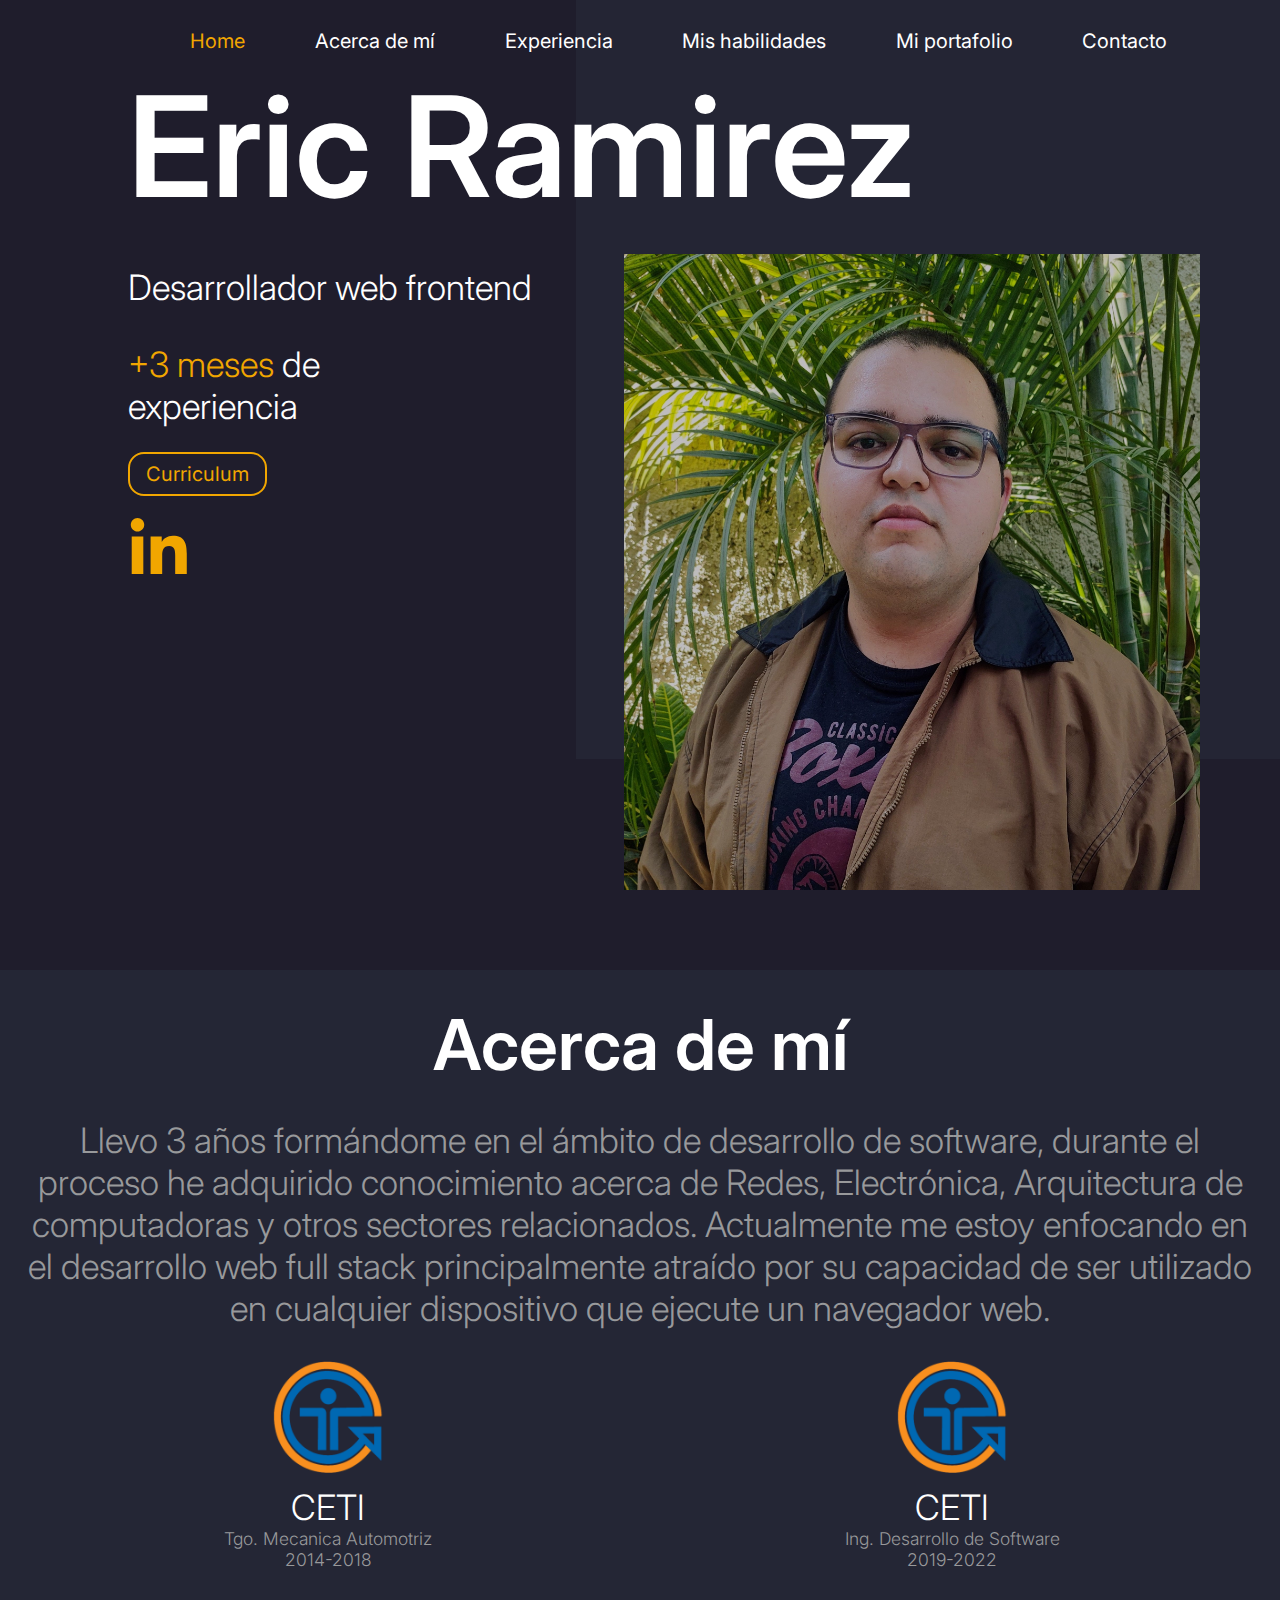
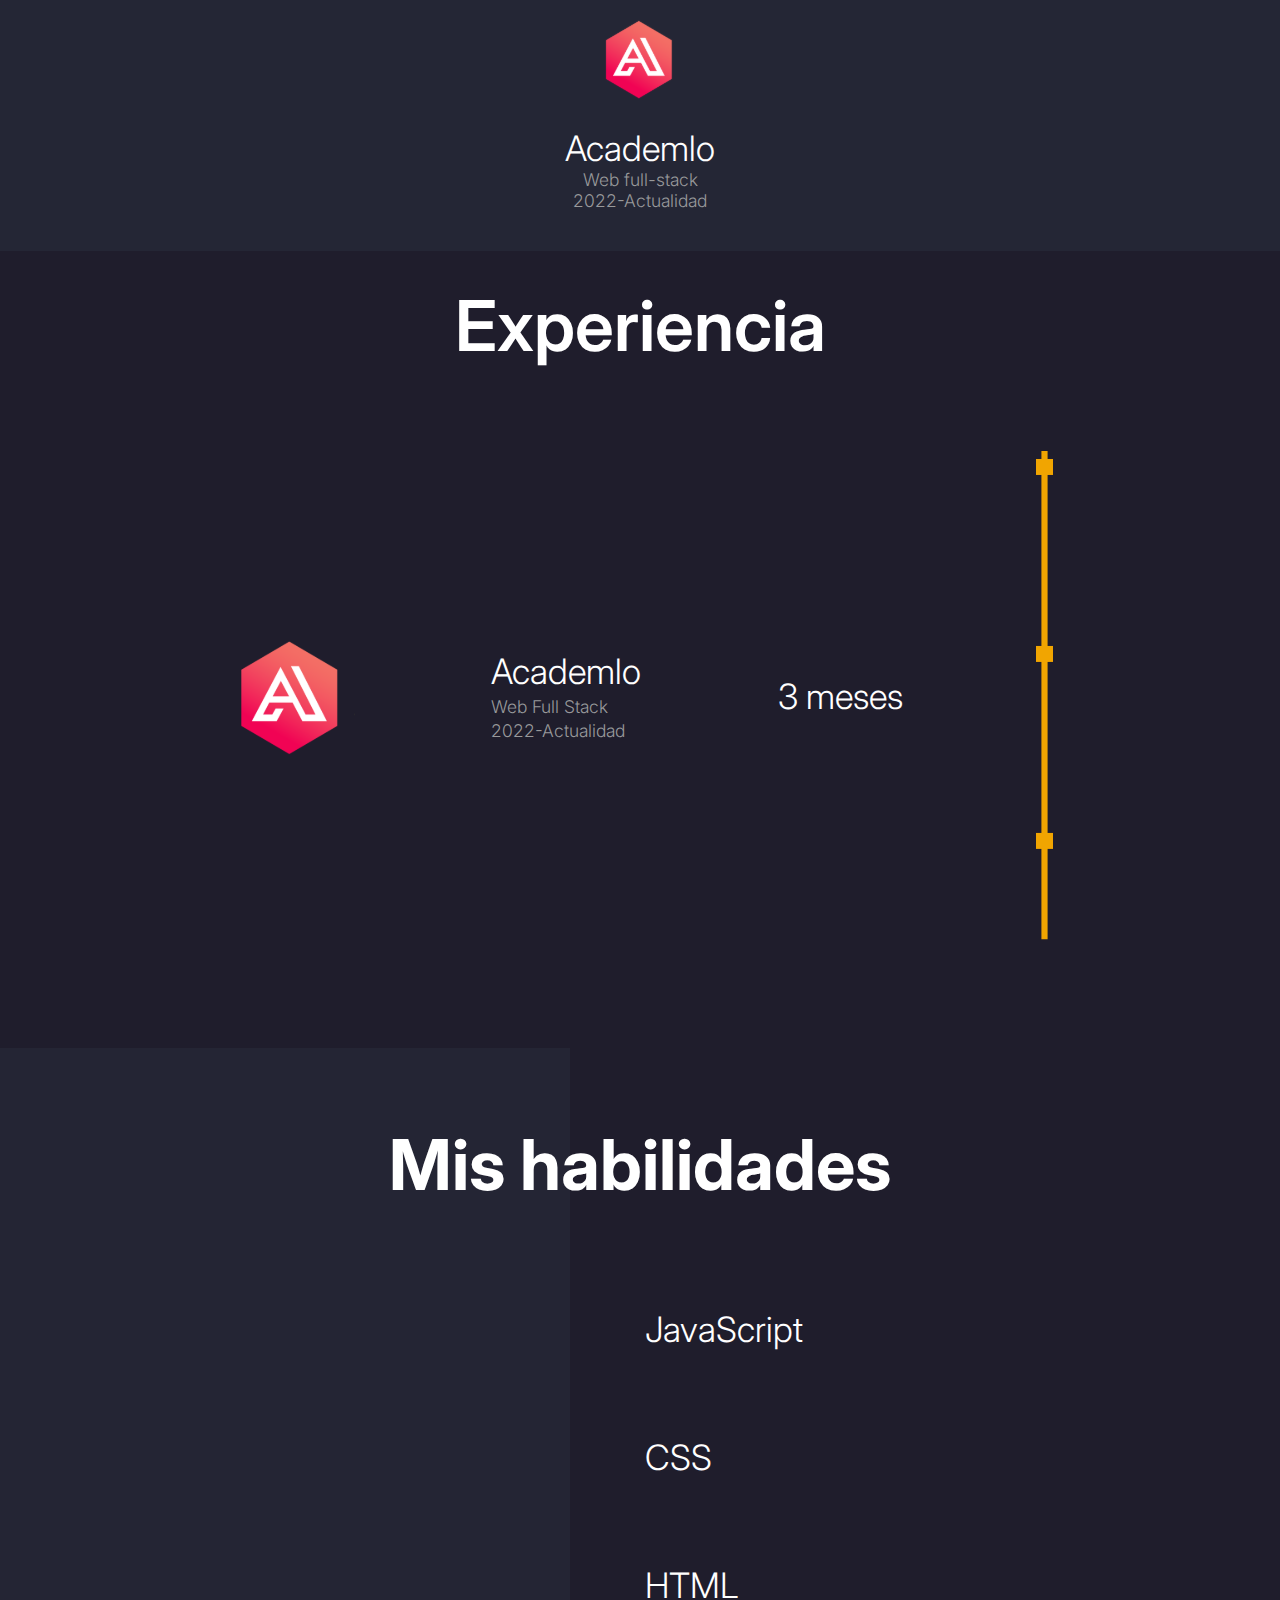
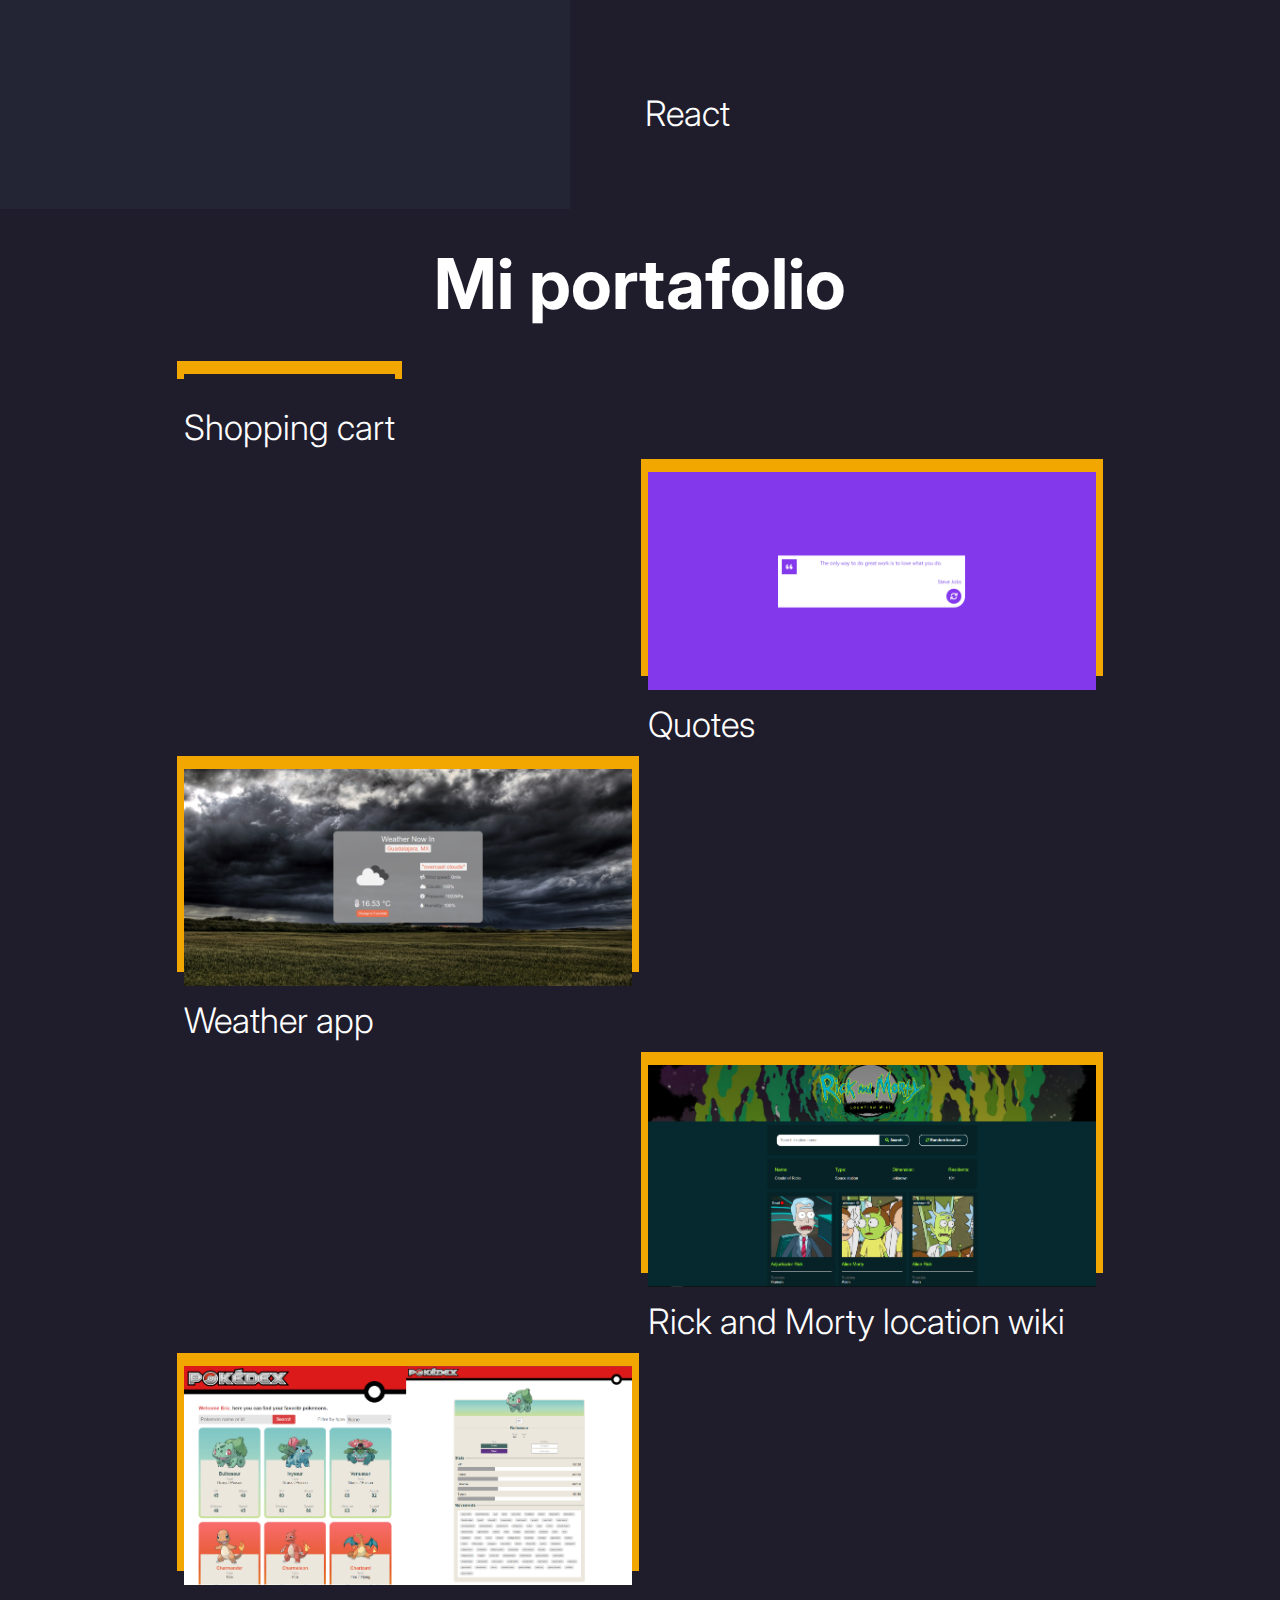
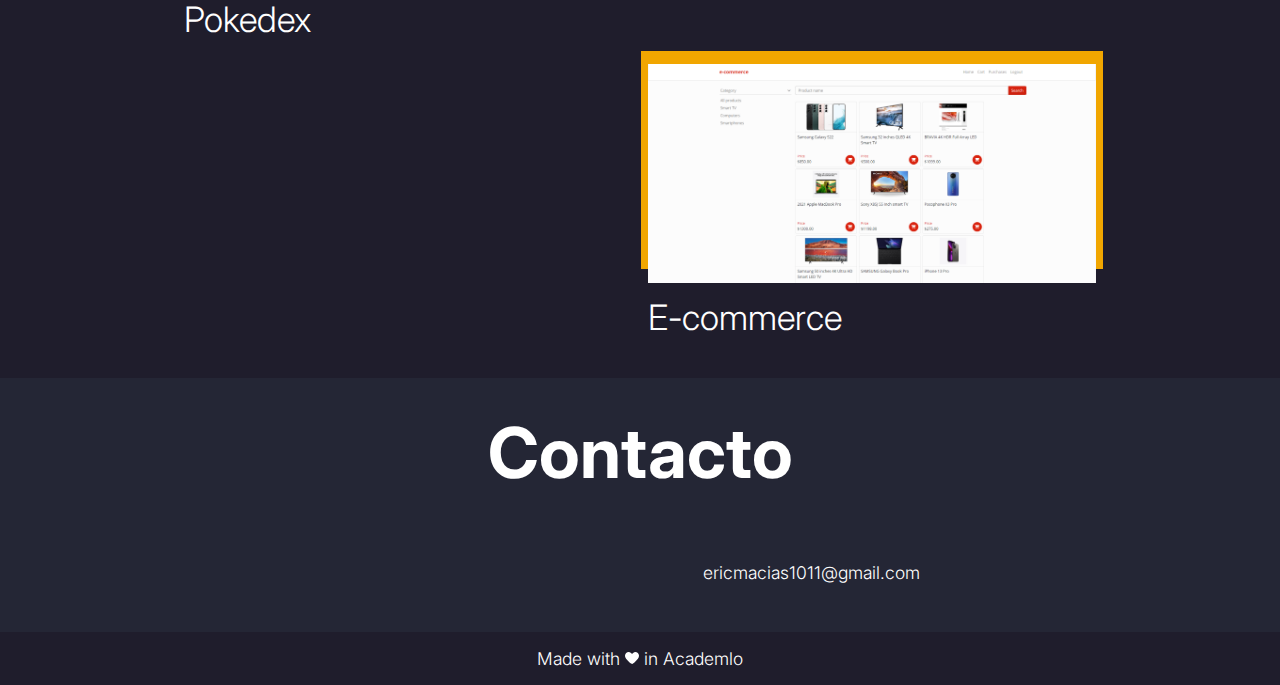
==== commit 19eed307: "update about me" ====
--- a/index.html
+++ b/index.html
@@ -61,10 +61,7 @@
         <div class="am center-text">
             <h2 class="title-color bold">Acerca de mí</h2>
             <div class="am-container">
-                <h3 class="center-text marginless">Llevo 3 años formándome en el ámbito de desarrollo de software,
-                    durante el proceso he adquirido conocimiento acerca de Redes, Electrónica, Arquitectura de
-                    computadoras, Comercio electrónico y marketing digital, Arquitectura de SO y Estructuras de datos y
-                    algoritmia.</h3>
+                <h3 class="center-text marginless">Llevo 3 años formándome en el ámbito de desarrollo de software, durante el proceso he adquirido conocimiento acerca de Redes, Electrónica, Arquitectura de computadoras y otros sectores relacionados. Actualmente me estoy enfocando en el desarrollo web full stack principalmente atraído por su capacidad de ser utilizado en cualquier dispositivo que ejecute un navegador web.</h3>
                 <div class="row">
                     <div class="col-xs-100 col-sm-50">
                         <img src="./images/Ceti.webp" alt="">
